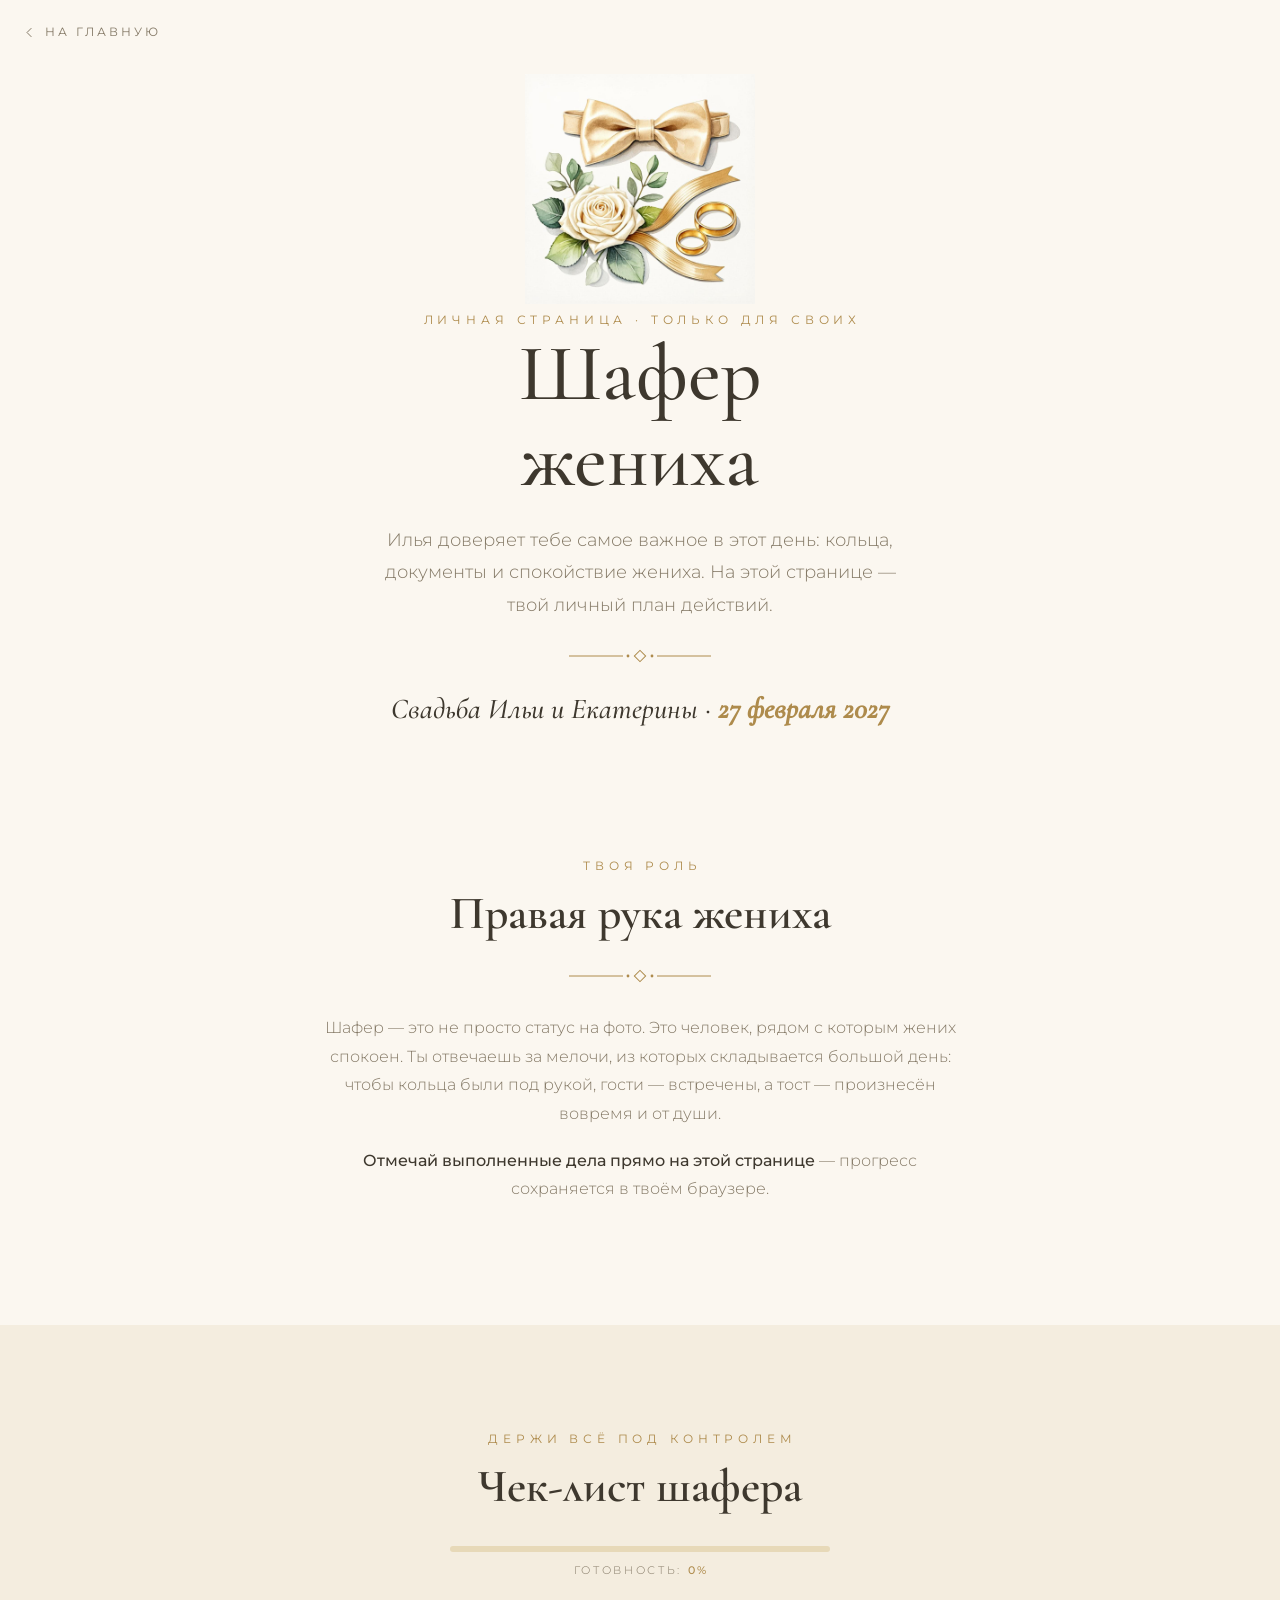
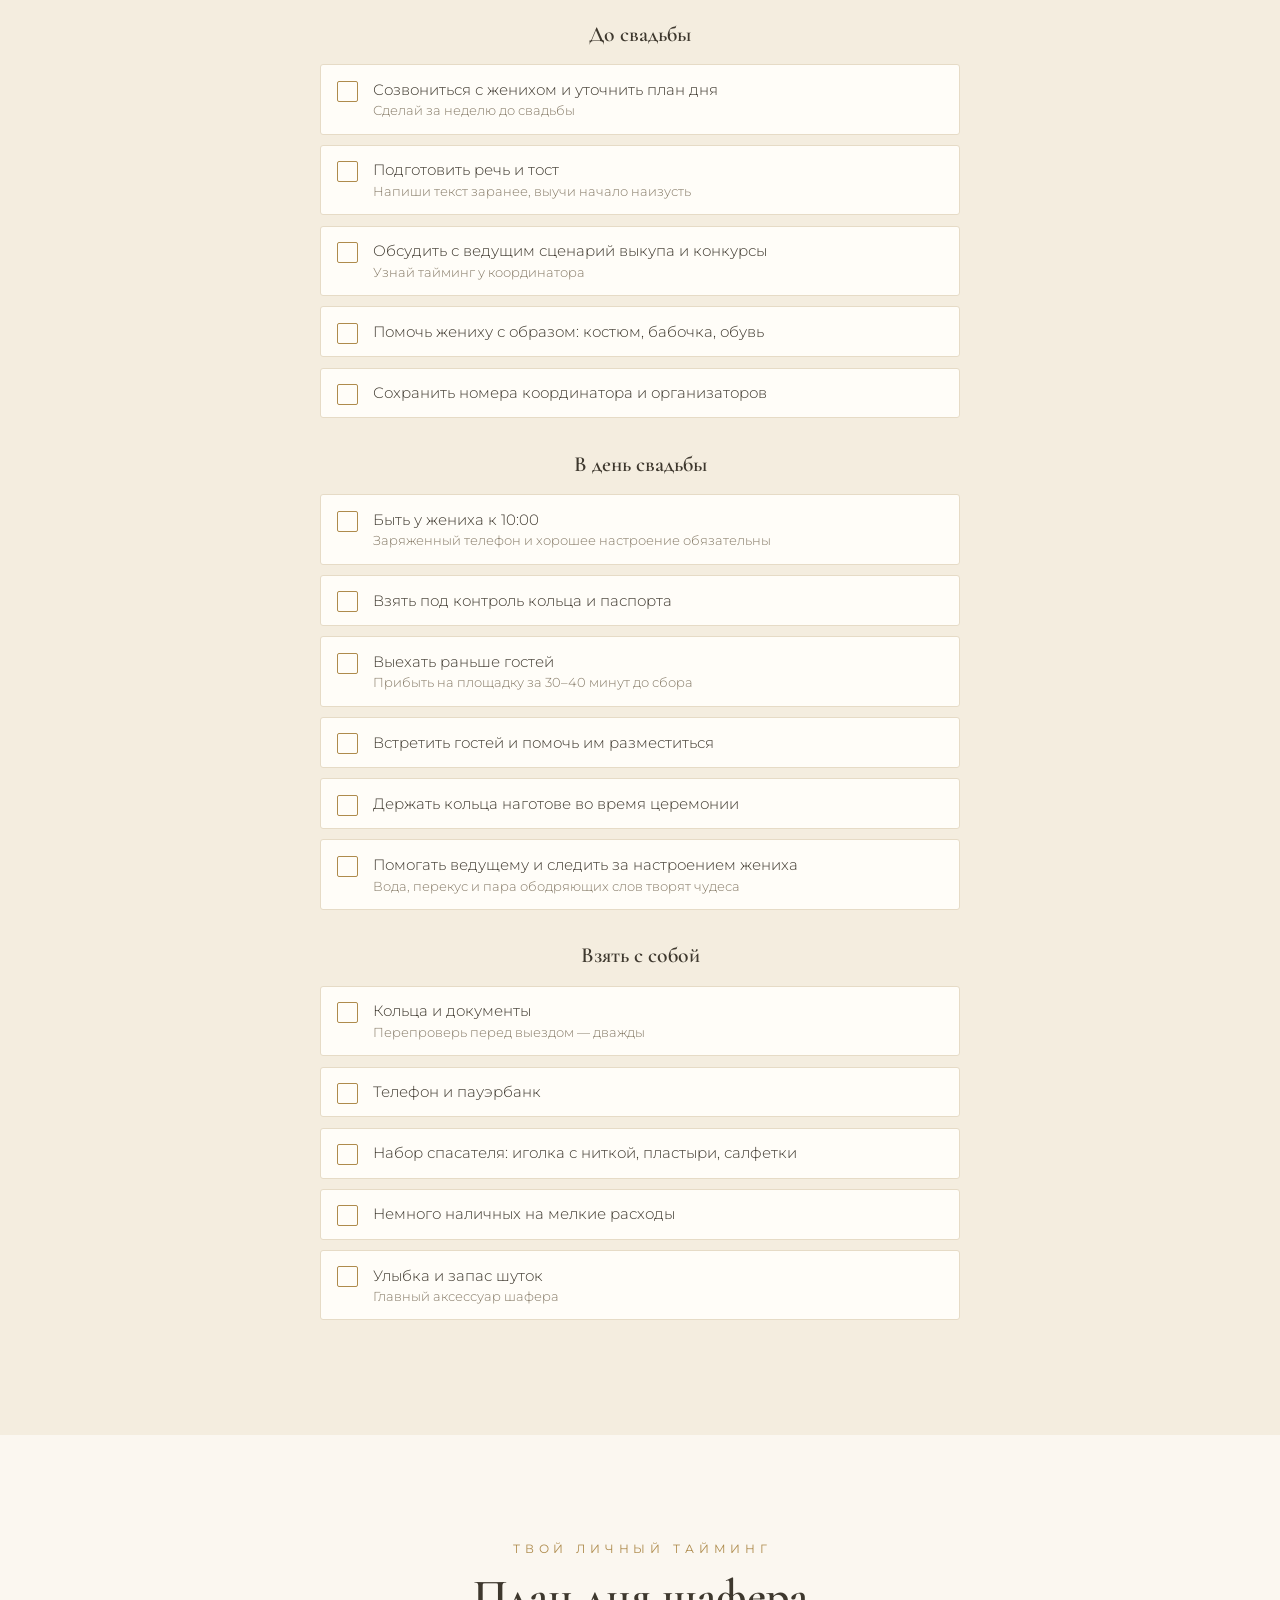
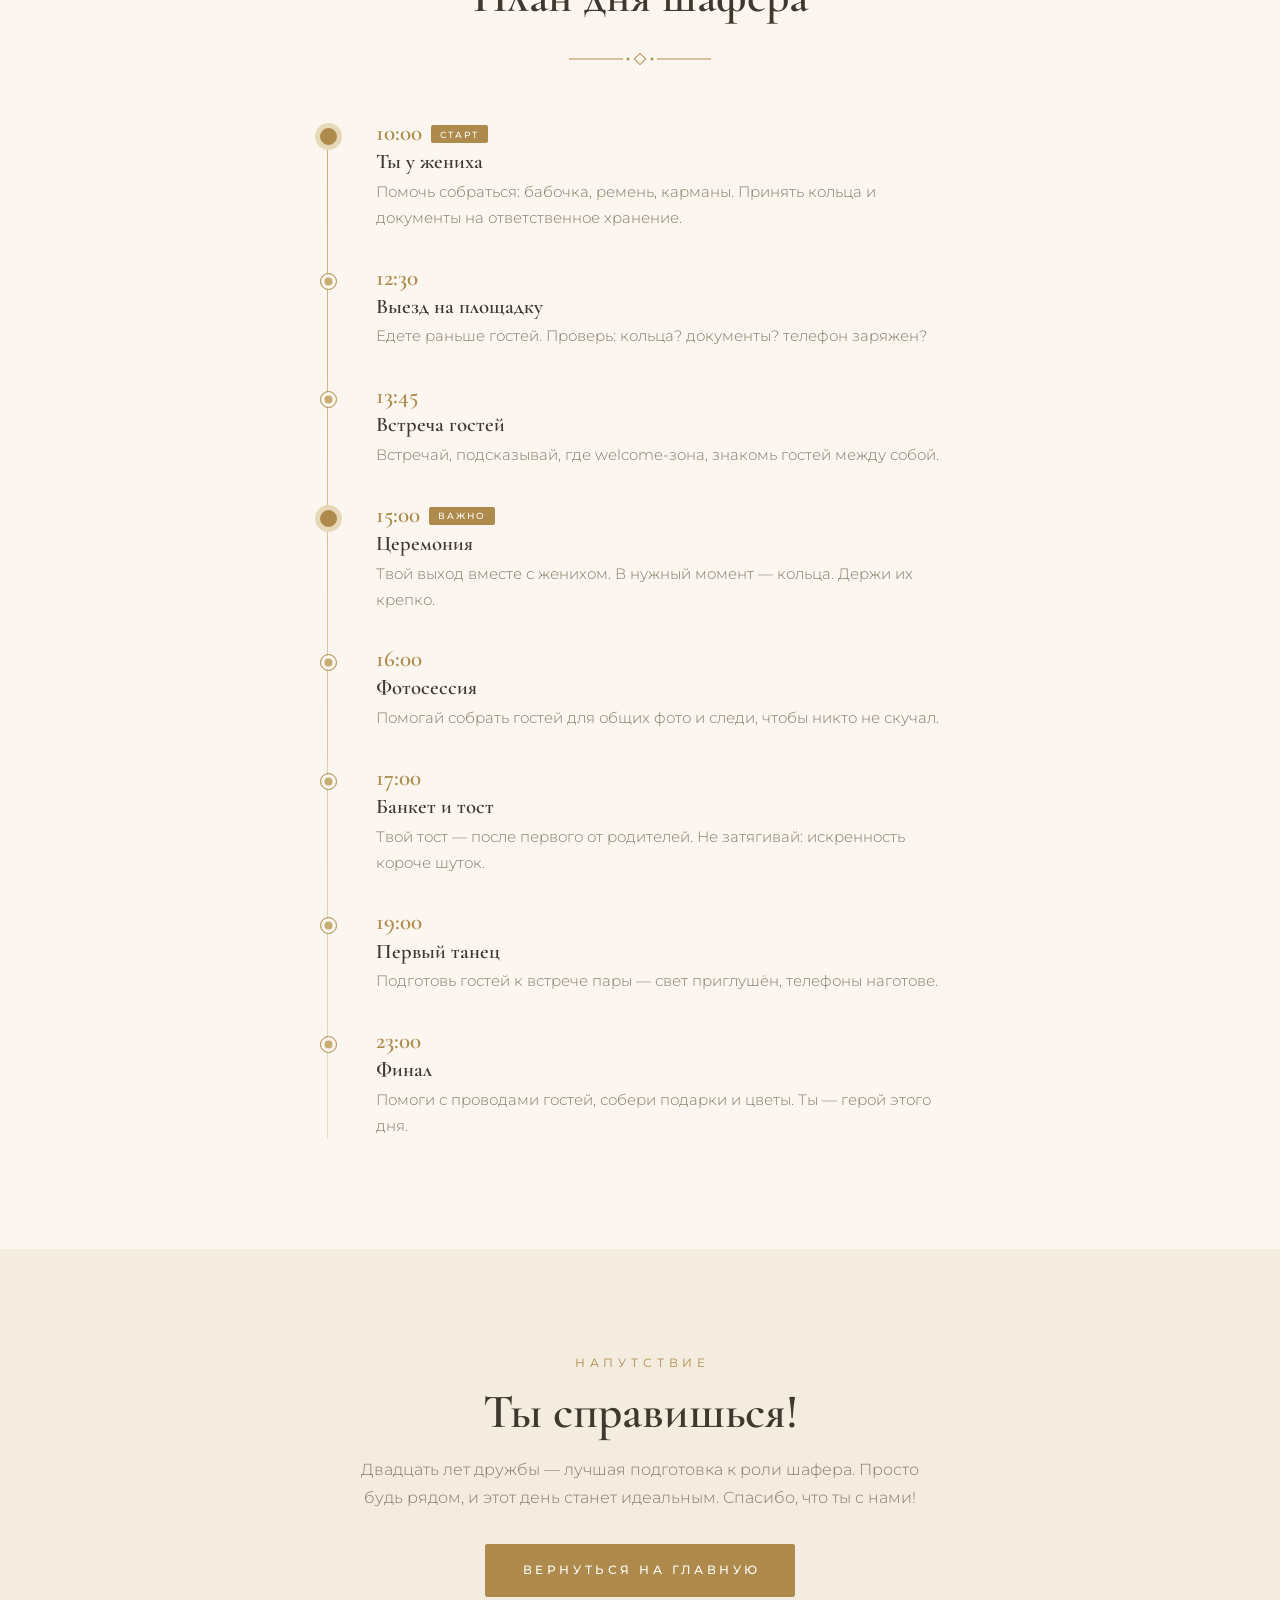
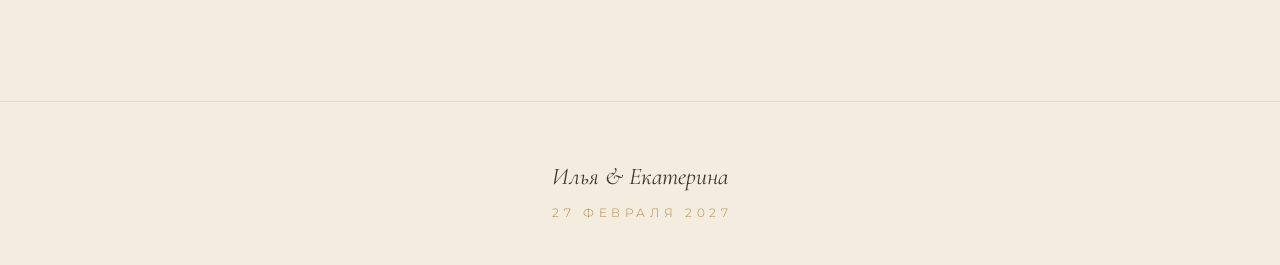
==== shafer.html @ f5ca376b "New" ====
<!DOCTYPE html>
<html lang="ru">
<head>
  <meta charset="UTF-8">
  <meta name="viewport" content="width=device-width, initial-scale=1.0">
  <title>Страница шафера · Илья &amp; Екатерина — 27 февраля 2027</title>
  <meta name="description" content="Личная страница шафера жениха: чек-лист дел и план дня свадьбы Ильи и Екатерины — 27 февраля 2027.">
  <meta name="robots" content="noindex">
  <link rel="icon" type="image/svg+xml" href="favicon.svg">
  <link rel="stylesheet" href="css/fonts.css">
  <link rel="stylesheet" href="css/style.css">
</head>
<body>

  <a class="back-link" href="index.html">
    <svg viewBox="0 0 24 24" fill="none" stroke="currentColor" stroke-width="1.6"><path d="M15 5l-7 7 7 7"/></svg>
    На главную
  </a>

  <!-- ==================== ГЛАВНЫЙ ЭКРАН ==================== -->
  <header class="hero hero--groomsman">
    <div class="hero__inner">
      <img class="hero__emblem" src="assets/img/boutonniere.png" alt="Бабочка, бутоньерка и обручальные кольца — акварельная иллюстрация">
      <span class="overline">Личная страница · только для своих</span>
      <h1 class="hero__names" style="font-size: clamp(2.6rem, 9vw, 5rem);">Шафер<br>жениха</h1>
      <p class="hero__sub">Илья доверяет тебе самое важное в этот день: кольца, документы и спокойствие жениха. На этой странице — твой личный план действий.</p>

      <div class="orn" aria-hidden="true">
        <svg viewBox="0 0 150 26" fill="none" xmlns="http://www.w3.org/2000/svg">
          <path d="M4 13h54M92 13h54" stroke="currentColor" stroke-width="1"/>
          <rect x="71" y="9" width="8" height="8" transform="rotate(45 75 13)" stroke="currentColor" stroke-width="1"/>
          <circle cx="63" cy="13" r="1.4" fill="currentColor"/>
          <circle cx="87" cy="13" r="1.4" fill="currentColor"/>
        </svg>
      </div>
      <p class="hero__date" style="margin-top:.9rem;">Свадьба Ильи и Екатерины · <b>27 февраля 2027</b></p>
    </div>
  </header>

  <main>
    <!-- ==================== РОЛЬ ==================== -->
    <section class="section" style="padding-top: clamp(2.5rem, 6vw, 4rem);">
      <div class="container container--narrow">
        <div class="invite__text reveal">
          <span class="overline">Твоя роль</span>
          <h2 class="section-title" style="margin-top:.7rem;">Правая рука жениха</h2>
          <div class="orn" aria-hidden="true">
            <svg viewBox="0 0 150 26" fill="none" xmlns="http://www.w3.org/2000/svg">
              <path d="M4 13h54M92 13h54" stroke="currentColor" stroke-width="1"/>
              <rect x="71" y="9" width="8" height="8" transform="rotate(45 75 13)" stroke="currentColor" stroke-width="1"/>
              <circle cx="63" cy="13" r="1.4" fill="currentColor"/>
              <circle cx="87" cy="13" r="1.4" fill="currentColor"/>
            </svg>
          </div>
          <p style="margin-top:1.5rem;">Шафер — это не просто статус на фото. Это человек, рядом с которым жених спокоен. Ты отвечаешь за мелочи, из которых складывается большой день: чтобы кольца были под рукой, гости — встречены, а тост — произнесён вовремя и от души.</p>
          <p><strong>Отмечай выполненные дела прямо на этой странице</strong> — прогресс сохраняется в твоём браузере.</p>
        </div>
      </div>
    </section>

    <!-- ==================== ЧЕК-ЛИСТ ==================== -->
    <section class="section section--soft" id="checklist">
      <div class="container">
        <span class="overline reveal">Держи всё под контролем</span>
        <h2 class="section-title reveal" style="margin-top:.7rem;">Чек-лист шафера</h2>

        <div class="progress reveal">
          <div class="progress__bar"><div class="progress__fill" id="progress-fill"></div></div>
          <div class="progress__label">Готовность: <b id="progress-value">0%</b></div>
        </div>

        <div class="checklist reveal">
          <div class="checklist__group">
            <h3>До свадьбы</h3>
            <label class="check">
              <input type="checkbox" data-key="pre-1">
              <span class="check__box"></span>
              <span class="check__text">Созвониться с женихом и уточнить план дня<small>Сделай за неделю до свадьбы</small></span>
            </label>
            <label class="check">
              <input type="checkbox" data-key="pre-2">
              <span class="check__box"></span>
              <span class="check__text">Подготовить речь и тост<small>Напиши текст заранее, выучи начало наизусть</small></span>
            </label>
            <label class="check">
              <input type="checkbox" data-key="pre-3">
              <span class="check__box"></span>
              <span class="check__text">Обсудить с ведущим сценарий выкупа и конкурсы<small>Узнай тайминг у координатора</small></span>
            </label>
            <label class="check">
              <input type="checkbox" data-key="pre-4">
              <span class="check__box"></span>
              <span class="check__text">Помочь жениху с образом: костюм, бабочка, обувь</span>
            </label>
            <label class="check">
              <input type="checkbox" data-key="pre-5">
              <span class="check__box"></span>
              <span class="check__text">Сохранить номера координатора и организаторов</span>
            </label>
          </div>

          <div class="checklist__group">
            <h3>В день свадьбы</h3>
            <label class="check">
              <input type="checkbox" data-key="day-1">
              <span class="check__box"></span>
              <span class="check__text">Быть у жениха к 10:00<small>Заряженный телефон и хорошее настроение обязательны</small></span>
            </label>
            <label class="check">
              <input type="checkbox" data-key="day-2">
              <span class="check__box"></span>
              <span class="check__text">Взять под контроль кольца и паспорта</span>
            </label>
            <label class="check">
              <input type="checkbox" data-key="day-3">
              <span class="check__box"></span>
              <span class="check__text">Выехать раньше гостей<small>Прибыть на площадку за 30–40 минут до сбора</small></span>
            </label>
            <label class="check">
              <input type="checkbox" data-key="day-4">
              <span class="check__box"></span>
              <span class="check__text">Встретить гостей и помочь им разместиться</span>
            </label>
            <label class="check">
              <input type="checkbox" data-key="day-5">
              <span class="check__box"></span>
              <span class="check__text">Держать кольца наготове во время церемонии</span>
            </label>
            <label class="check">
              <input type="checkbox" data-key="day-6">
              <span class="check__box"></span>
              <span class="check__text">Помогать ведущему и следить за настроением жениха<small>Вода, перекус и пара ободряющих слов творят чудеса</small></span>
            </label>
          </div>

          <div class="checklist__group">
            <h3>Взять с собой</h3>
            <label class="check">
              <input type="checkbox" data-key="pack-1">
              <span class="check__box"></span>
              <span class="check__text">Кольца и документы<small>Перепроверь перед выездом — дважды</small></span>
            </label>
            <label class="check">
              <input type="checkbox" data-key="pack-2">
              <span class="check__box"></span>
              <span class="check__text">Телефон и пауэрбанк</span>
            </label>
            <label class="check">
              <input type="checkbox" data-key="pack-3">
              <span class="check__box"></span>
              <span class="check__text">Набор спасателя: иголка с ниткой, пластыри, салфетки</span>
            </label>
            <label class="check">
              <input type="checkbox" data-key="pack-4">
              <span class="check__box"></span>
              <span class="check__text">Немного наличных на мелкие расходы</span>
            </label>
            <label class="check">
              <input type="checkbox" data-key="pack-5">
              <span class="check__box"></span>
              <span class="check__text">Улыбка и запас шуток<small>Главный аксессуар шафера</small></span>
            </label>
          </div>
        </div>
      </div>
    </section>

    <!-- ==================== ПЛАН ДНЯ ШАФЕРА ==================== -->
    <section class="section">
      <div class="container">
        <span class="overline reveal">Твой личный тайминг</span>
        <h2 class="section-title reveal" style="margin-top:.7rem;">План дня шафера</h2>
        <div class="orn reveal" aria-hidden="true">
          <svg viewBox="0 0 150 26" fill="none" xmlns="http://www.w3.org/2000/svg">
            <path d="M4 13h54M92 13h54" stroke="currentColor" stroke-width="1"/>
            <rect x="71" y="9" width="8" height="8" transform="rotate(45 75 13)" stroke="currentColor" stroke-width="1"/>
            <circle cx="63" cy="13" r="1.4" fill="currentColor"/>
            <circle cx="87" cy="13" r="1.4" fill="currentColor"/>
          </svg>
        </div>

        <!-- ЗАМЕНИТЕ: время пунктов плана при необходимости -->
        <div class="timeline">
          <div class="tl-item tl-item--you reveal">
            <div class="tl-item__time">10:00<span class="tl-badge">Старт</span></div>
            <h3>Ты у жениха</h3>
            <p>Помочь собраться: бабочка, ремень, карманы. Принять кольца и документы на ответственное хранение.</p>
          </div>
          <div class="tl-item reveal">
            <div class="tl-item__time">12:30</div>
            <h3>Выезд на площадку</h3>
            <p>Едете раньше гостей. Проверь: кольца? документы? телефон заряжен?</p>
          </div>
          <div class="tl-item reveal">
            <div class="tl-item__time">13:45</div>
            <h3>Встреча гостей</h3>
            <p>Встречай, подсказывай, где welcome-зона, знакомь гостей между собой.</p>
          </div>
          <div class="tl-item tl-item--you reveal">
            <div class="tl-item__time">15:00<span class="tl-badge">Важно</span></div>
            <h3>Церемония</h3>
            <p>Твой выход вместе с женихом. В нужный момент — кольца. Держи их крепко.</p>
          </div>
          <div class="tl-item reveal">
            <div class="tl-item__time">16:00</div>
            <h3>Фотосессия</h3>
            <p>Помогай собрать гостей для общих фото и следи, чтобы никто не скучал.</p>
          </div>
          <div class="tl-item reveal">
            <div class="tl-item__time">17:00</div>
            <h3>Банкет и тост</h3>
            <p>Твой тост — после первого от родителей. Не затягивай: искренность короче шуток.</p>
          </div>
          <div class="tl-item reveal">
            <div class="tl-item__time">19:00</div>
            <h3>Первый танец</h3>
            <p>Подготовь гостей к встрече пары — свет приглушён, телефоны наготове.</p>
          </div>
          <div class="tl-item reveal">
            <div class="tl-item__time">23:00</div>
            <h3>Финал</h3>
            <p>Помоги с проводами гостей, собери подарки и цветы. Ты — герой этого дня.</p>
          </div>
        </div>
      </div>
    </section>

    <!-- ==================== ФИНАЛ ==================== -->
    <section class="section section--soft finale">
      <div class="container container--narrow">
        <span class="overline reveal">Напутствие</span>
        <h2 class="section-title finale__title reveal" style="margin-top:.7rem;">Ты справишься!</h2>
        <p class="reveal">Двадцать лет дружбы — лучшая подготовка к роли шафера. Просто будь рядом, и этот день станет идеальным. Спасибо, что ты с нами!</p>
        <a class="btn btn--gold reveal" href="index.html">Вернуться на главную</a>
      </div>
    </section>
  </main>

  <footer class="footer">
    <div class="footer__names">Илья &amp; Екатерина</div>
    <div class="footer__date">27 февраля 2027</div>
  </footer>

  <script src="js/main.js"></script>
</body>
</html>
---- css/fonts.css ----
/* cyrillic-ext */
@font-face {
  font-family: 'Cormorant Garamond';
  font-style: italic;
  font-weight: 400;
  font-display: swap;
  src: url(../assets/fonts/CormorantGaramond-400-italic-cyrillic-ext.woff2) format('woff2');
  unicode-range: U+0460-052F, U+1C80-1C8A, U+20B4, U+2DE0-2DFF, U+A640-A69F, U+FE2E-FE2F;
}
/* cyrillic */
@font-face {
  font-family: 'Cormorant Garamond';
  font-style: italic;
  font-weight: 400;
  font-display: swap;
  src: url(../assets/fonts/CormorantGaramond-400-italic-cyrillic.woff2) format('woff2');
  unicode-range: U+0301, U+0400-045F, U+0490-0491, U+04B0-04B1, U+2116;
}
/* latin */
@font-face {
  font-family: 'Cormorant Garamond';
  font-style: italic;
  font-weight: 400;
  font-display: swap;
  src: url(../assets/fonts/CormorantGaramond-400-italic-latin.woff2) format('woff2');
  unicode-range: U+0000-00FF, U+0131, U+0152-0153, U+02BB-02BC, U+02C6, U+02DA, U+02DC, U+0304, U+0308, U+0329, U+2000-206F, U+20AC, U+2122, U+2191, U+2193, U+2212, U+2215, U+FEFF, U+FFFD;
}
/* cyrillic-ext */
@font-face {
  font-family: 'Cormorant Garamond';
  font-style: italic;
  font-weight: 500;
  font-display: swap;
  src: url(../assets/fonts/CormorantGaramond-500-italic-cyrillic-ext.woff2) format('woff2');
  unicode-range: U+0460-052F, U+1C80-1C8A, U+20B4, U+2DE0-2DFF, U+A640-A69F, U+FE2E-FE2F;
}
/* cyrillic */
@font-face {
  font-family: 'Cormorant Garamond';
  font-style: italic;
  font-weight: 500;
  font-display: swap;
  src: url(../assets/fonts/CormorantGaramond-500-italic-cyrillic.woff2) format('woff2');
  unicode-range: U+0301, U+0400-045F, U+0490-0491, U+04B0-04B1, U+2116;
}
/* latin */
@font-face {
  font-family: 'Cormorant Garamond';
  font-style: italic;
  font-weight: 500;
  font-display: swap;
  src: url(../assets/fonts/CormorantGaramond-500-italic-latin.woff2) format('woff2');
  unicode-range: U+0000-00FF, U+0131, U+0152-0153, U+02BB-02BC, U+02C6, U+02DA, U+02DC, U+0304, U+0308, U+0329, U+2000-206F, U+20AC, U+2122, U+2191, U+2193, U+2212, U+2215, U+FEFF, U+FFFD;
}
/* cyrillic-ext */
@font-face {
  font-family: 'Cormorant Garamond';
  font-style: normal;
  font-weight: 400;
  font-display: swap;
  src: url(../assets/fonts/CormorantGaramond-400-normal-cyrillic-ext.woff2) format('woff2');
  unicode-range: U+0460-052F, U+1C80-1C8A, U+20B4, U+2DE0-2DFF, U+A640-A69F, U+FE2E-FE2F;
}
/* cyrillic */
@font-face {
  font-family: 'Cormorant Garamond';
  font-style: normal;
  font-weight: 400;
  font-display: swap;
  src: url(../assets/fonts/CormorantGaramond-400-normal-cyrillic.woff2) format('woff2');
  unicode-range: U+0301, U+0400-045F, U+0490-0491, U+04B0-04B1, U+2116;
}
/* latin */
@font-face {
  font-family: 'Cormorant Garamond';
  font-style: normal;
  font-weight: 400;
  font-display: swap;
  src: url(../assets/fonts/CormorantGaramond-400-normal-latin.woff2) format('woff2');
  unicode-range: U+0000-00FF, U+0131, U+0152-0153, U+02BB-02BC, U+02C6, U+02DA, U+02DC, U+0304, U+0308, U+0329, U+2000-206F, U+20AC, U+2122, U+2191, U+2193, U+2212, U+2215, U+FEFF, U+FFFD;
}
/* cyrillic-ext */
@font-face {
  font-family: 'Cormorant Garamond';
  font-style: normal;
  font-weight: 500;
  font-display: swap;
  src: url(../assets/fonts/CormorantGaramond-500-normal-cyrillic-ext.woff2) format('woff2');
  unicode-range: U+0460-052F, U+1C80-1C8A, U+20B4, U+2DE0-2DFF, U+A640-A69F, U+FE2E-FE2F;
}
/* cyrillic */
@font-face {
  font-family: 'Cormorant Garamond';
  font-style: normal;
  font-weight: 500;
  font-display: swap;
  src: url(../assets/fonts/CormorantGaramond-500-normal-cyrillic.woff2) format('woff2');
  unicode-range: U+0301, U+0400-045F, U+0490-0491, U+04B0-04B1, U+2116;
}
/* latin */
@font-face {
  font-family: 'Cormorant Garamond';
  font-style: normal;
  font-weight: 500;
  font-display: swap;
  src: url(../assets/fonts/CormorantGaramond-500-normal-latin.woff2) format('woff2');
  unicode-range: U+0000-00FF, U+0131, U+0152-0153, U+02BB-02BC, U+02C6, U+02DA, U+02DC, U+0304, U+0308, U+0329, U+2000-206F, U+20AC, U+2122, U+2191, U+2193, U+2212, U+2215, U+FEFF, U+FFFD;
}
/* cyrillic-ext */
@font-face {
  font-family: 'Cormorant Garamond';
  font-style: normal;
  font-weight: 600;
  font-display: swap;
  src: url(../assets/fonts/CormorantGaramond-600-normal-cyrillic-ext.woff2) format('woff2');
  unicode-range: U+0460-052F, U+1C80-1C8A, U+20B4, U+2DE0-2DFF, U+A640-A69F, U+FE2E-FE2F;
}
/* cyrillic */
@font-face {
  font-family: 'Cormorant Garamond';
  font-style: normal;
  font-weight: 600;
  font-display: swap;
  src: url(../assets/fonts/CormorantGaramond-600-normal-cyrillic.woff2) format('woff2');
  unicode-range: U+0301, U+0400-045F, U+0490-0491, U+04B0-04B1, U+2116;
}
/* latin */
@font-face {
  font-family: 'Cormorant Garamond';
  font-style: normal;
  font-weight: 600;
  font-display: swap;
  src: url(../assets/fonts/CormorantGaramond-600-normal-latin.woff2) format('woff2');
  unicode-range: U+0000-00FF, U+0131, U+0152-0153, U+02BB-02BC, U+02C6, U+02DA, U+02DC, U+0304, U+0308, U+0329, U+2000-206F, U+20AC, U+2122, U+2191, U+2193, U+2212, U+2215, U+FEFF, U+FFFD;
}
/* cyrillic-ext */
@font-face {
  font-family: 'Cormorant Garamond';
  font-style: normal;
  font-weight: 700;
  font-display: swap;
  src: url(../assets/fonts/CormorantGaramond-700-normal-cyrillic-ext.woff2) format('woff2');
  unicode-range: U+0460-052F, U+1C80-1C8A, U+20B4, U+2DE0-2DFF, U+A640-A69F, U+FE2E-FE2F;
}
/* cyrillic */
@font-face {
  font-family: 'Cormorant Garamond';
  font-style: normal;
  font-weight: 700;
  font-display: swap;
  src: url(../assets/fonts/CormorantGaramond-700-normal-cyrillic.woff2) format('woff2');
  unicode-range: U+0301, U+0400-045F, U+0490-0491, U+04B0-04B1, U+2116;
}
/* latin */
@font-face {
  font-family: 'Cormorant Garamond';
  font-style: normal;
  font-weight: 700;
  font-display: swap;
  src: url(../assets/fonts/CormorantGaramond-700-normal-latin.woff2) format('woff2');
  unicode-range: U+0000-00FF, U+0131, U+0152-0153, U+02BB-02BC, U+02C6, U+02DA, U+02DC, U+0304, U+0308, U+0329, U+2000-206F, U+20AC, U+2122, U+2191, U+2193, U+2212, U+2215, U+FEFF, U+FFFD;
}
/* cyrillic-ext */
@font-face {
  font-family: 'Montserrat';
  font-style: italic;
  font-weight: 400;
  font-display: swap;
  src: url(../assets/fonts/Montserrat-400-italic-cyrillic-ext.woff2) format('woff2');
  unicode-range: U+0460-052F, U+1C80-1C8A, U+20B4, U+2DE0-2DFF, U+A640-A69F, U+FE2E-FE2F;
}
/* cyrillic */
@font-face {
  font-family: 'Montserrat';
  font-style: italic;
  font-weight: 400;
  font-display: swap;
  src: url(../assets/fonts/Montserrat-400-italic-cyrillic.woff2) format('woff2');
  unicode-range: U+0301, U+0400-045F, U+0490-0491, U+04B0-04B1, U+2116;
}
/* latin */
@font-face {
  font-family: 'Montserrat';
  font-style: italic;
  font-weight: 400;
  font-display: swap;
  src: url(../assets/fonts/Montserrat-400-italic-latin.woff2) format('woff2');
  unicode-range: U+0000-00FF, U+0131, U+0152-0153, U+02BB-02BC, U+02C6, U+02DA, U+02DC, U+0304, U+0308, U+0329, U+2000-206F, U+20AC, U+2122, U+2191, U+2193, U+2212, U+2215, U+FEFF, U+FFFD;
}
/* cyrillic-ext */
@font-face {
  font-family: 'Montserrat';
  font-style: normal;
  font-weight: 300;
  font-display: swap;
  src: url(../assets/fonts/Montserrat-300-normal-cyrillic-ext.woff2) format('woff2');
  unicode-range: U+0460-052F, U+1C80-1C8A, U+20B4, U+2DE0-2DFF, U+A640-A69F, U+FE2E-FE2F;
}
/* cyrillic */
@font-face {
  font-family: 'Montserrat';
  font-style: normal;
  font-weight: 300;
  font-display: swap;
  src: url(../assets/fonts/Montserrat-300-normal-cyrillic.woff2) format('woff2');
  unicode-range: U+0301, U+0400-045F, U+0490-0491, U+04B0-04B1, U+2116;
}
/* latin */
@font-face {
  font-family: 'Montserrat';
  font-style: normal;
  font-weight: 300;
  font-display: swap;
  src: url(../assets/fonts/Montserrat-300-normal-latin.woff2) format('woff2');
  unicode-range: U+0000-00FF, U+0131, U+0152-0153, U+02BB-02BC, U+02C6, U+02DA, U+02DC, U+0304, U+0308, U+0329, U+2000-206F, U+20AC, U+2122, U+2191, U+2193, U+2212, U+2215, U+FEFF, U+FFFD;
}
/* cyrillic-ext */
@font-face {
  font-family: 'Montserrat';
  font-style: normal;
  font-weight: 400;
  font-display: swap;
  src: url(../assets/fonts/Montserrat-400-normal-cyrillic-ext.woff2) format('woff2');
  unicode-range: U+0460-052F, U+1C80-1C8A, U+20B4, U+2DE0-2DFF, U+A640-A69F, U+FE2E-FE2F;
}
/* cyrillic */
@font-face {
  font-family: 'Montserrat';
  font-style: normal;
  font-weight: 400;
  font-display: swap;
  src: url(../assets/fonts/Montserrat-400-normal-cyrillic.woff2) format('woff2');
  unicode-range: U+0301, U+0400-045F, U+0490-0491, U+04B0-04B1, U+2116;
}
/* latin */
@font-face {
  font-family: 'Montserrat';
  font-style: normal;
  font-weight: 400;
  font-display: swap;
  src: url(../assets/fonts/Montserrat-400-normal-latin.woff2) format('woff2');
  unicode-range: U+0000-00FF, U+0131, U+0152-0153, U+02BB-02BC, U+02C6, U+02DA, U+02DC, U+0304, U+0308, U+0329, U+2000-206F, U+20AC, U+2122, U+2191, U+2193, U+2212, U+2215, U+FEFF, U+FFFD;
}
/* cyrillic-ext */
@font-face {
  font-family: 'Montserrat';
  font-style: normal;
  font-weight: 500;
  font-display: swap;
  src: url(../assets/fonts/Montserrat-500-normal-cyrillic-ext.woff2) format('woff2');
  unicode-range: U+0460-052F, U+1C80-1C8A, U+20B4, U+2DE0-2DFF, U+A640-A69F, U+FE2E-FE2F;
}
/* cyrillic */
@font-face {
  font-family: 'Montserrat';
  font-style: normal;
  font-weight: 500;
  font-display: swap;
  src: url(../assets/fonts/Montserrat-500-normal-cyrillic.woff2) format('woff2');
  unicode-range: U+0301, U+0400-045F, U+0490-0491, U+04B0-04B1, U+2116;
}
/* latin */
@font-face {
  font-family: 'Montserrat';
  font-style: normal;
  font-weight: 500;
  font-display: swap;
  src: url(../assets/fonts/Montserrat-500-normal-latin.woff2) format('woff2');
  unicode-range: U+0000-00FF, U+0131, U+0152-0153, U+02BB-02BC, U+02C6, U+02DA, U+02DC, U+0304, U+0308, U+0329, U+2000-206F, U+20AC, U+2122, U+2191, U+2193, U+2212, U+2215, U+FEFF, U+FFFD;
}
/* cyrillic-ext */
@font-face {
  font-family: 'Montserrat';
  font-style: normal;
  font-weight: 600;
  font-display: swap;
  src: url(../assets/fonts/Montserrat-600-normal-cyrillic-ext.woff2) format('woff2');
  unicode-range: U+0460-052F, U+1C80-1C8A, U+20B4, U+2DE0-2DFF, U+A640-A69F, U+FE2E-FE2F;
}
/* cyrillic */
@font-face {
  font-family: 'Montserrat';
  font-style: normal;
  font-weight: 600;
  font-display: swap;
  src: url(../assets/fonts/Montserrat-600-normal-cyrillic.woff2) format('woff2');
  unicode-range: U+0301, U+0400-045F, U+0490-0491, U+04B0-04B1, U+2116;
}
/* latin */
@font-face {
  font-family: 'Montserrat';
  font-style: normal;
  font-weight: 600;
  font-display: swap;
  src: url(../assets/fonts/Montserrat-600-normal-latin.woff2) format('woff2');
  unicode-range: U+0000-00FF, U+0131, U+0152-0153, U+02BB-02BC, U+02C6, U+02DA, U+02DC, U+0304, U+0308, U+0329, U+2000-206F, U+20AC, U+2122, U+2191, U+2193, U+2212, U+2215, U+FEFF, U+FFFD;
}
---- css/style.css ----
/* ============================================================
   Свадьба Ильи и Екатерины — 27 февраля 2027
   Классический стиль: кремовый фон, золотые акценты, засечки
   ============================================================ */

:root {
  --bg: #FBF7F0;
  --bg-soft: #F4EDDF;
  --card: #FFFDF8;
  --ink: #3E382E;
  --ink-soft: #857A67;
  --gold: #AE8B4C;
  --gold-soft: #C9AC72;
  --gold-pale: #E7D9B8;
  --line: #E6DBC6;
  --green: #8A9678;

  --serif: 'Cormorant Garamond', 'Times New Roman', Georgia, serif;
  --sans: 'Montserrat', Arial, sans-serif;
}

* { margin: 0; padding: 0; box-sizing: border-box; }

html { scroll-behavior: smooth; }

body {
  font-family: var(--sans);
  font-weight: 300;
  color: var(--ink);
  background: var(--bg);
  line-height: 1.75;
  -webkit-font-smoothing: antialiased;
  overflow-x: hidden;
}

img { max-width: 100%; display: block; }

a { color: var(--gold); text-decoration: none; transition: color .25s; }
a:hover { color: var(--ink); }

.container { width: min(920px, 88%); margin: 0 auto; }
.container--narrow { width: min(680px, 88%); }

/* ---------- Типографика ---------- */

h1, h2, h3 { font-family: var(--serif); font-weight: 600; line-height: 1.15; }

.section-title {
  font-size: clamp(2rem, 5vw, 2.9rem);
  text-align: center;
  color: var(--ink);
}

.overline {
  display: block;
  font-size: .72rem;
  font-weight: 400;
  letter-spacing: .42em;
  text-transform: uppercase;
  color: var(--gold);
  text-align: center;
  text-indent: .42em; /* компенсация трекинга */
}

.lead {
  font-size: clamp(1.05rem, 2.2vw, 1.2rem);
  color: var(--ink-soft);
  text-align: center;
}

/* Орнаментальный разделитель */
.orn { display: flex; justify-content: center; margin: 1.4rem auto 0; color: var(--gold); }
.orn svg { width: 150px; height: 26px; }

/* ---------- Анимации появления ---------- */

.reveal {
  transition: opacity .9s ease, transform .9s ease;
}
/* Прячем только при включённом JS — без JS весь контент виден сразу */
html.js .reveal { opacity: 0; transform: translateY(26px); }
html.js .reveal.is-visible { opacity: 1; transform: none; }

@media (prefers-reduced-motion: reduce) {
  html { scroll-behavior: auto; }
  html.js .reveal { opacity: 1; transform: none; transition: none; }
  * { animation: none !important; }
}

/* ============================ HERO ============================ */

.hero {
  position: relative;
  min-height: 100svh;
  display: flex;
  align-items: center;
  justify-content: center;
  text-align: center;
  overflow: hidden;
  padding: 4.5rem 1rem 3.5rem;
}

.hero__floral {
  position: absolute;
  mix-blend-mode: multiply;
  pointer-events: none;
  user-select: none;
  z-index: 0;
}
.hero__floral--tl { top: -30px; left: -30px; width: min(46vw, 430px); }
.hero__floral--br { bottom: -30px; right: -30px; width: min(50vw, 470px); transform: rotate(0deg); }

.hero__inner { position: relative; z-index: 1; }

.hero__date-top {
  font-family: var(--sans);
  font-size: .8rem;
  font-weight: 400;
  letter-spacing: .5em;
  text-indent: .5em;
  text-transform: uppercase;
  color: var(--ink-soft);
  margin-bottom: 1.6rem;
}

.hero__names {
  font-family: var(--serif);
  font-weight: 500;
  font-size: clamp(2.9rem, 11vw, 6.2rem);
  color: var(--ink);
  line-height: 1.08;
}

.hero__amp {
  font-style: italic;
  font-weight: 400;
  color: var(--gold);
  font-size: .62em;
  padding: 0 .18em;
  vertical-align: .08em;
}

.hero__date {
  font-family: var(--serif);
  font-style: italic;
  font-weight: 500;
  font-size: clamp(1.25rem, 3.4vw, 1.8rem);
  color: var(--ink);
  margin-top: 1.1rem;
}

.hero__date b { font-weight: 600; color: var(--gold); }

/* ---------- Обратный отсчёт ---------- */

.countdown { margin-top: 2.4rem; }

.countdown__grid {
  display: flex;
  justify-content: center;
  gap: clamp(.7rem, 3vw, 2.2rem);
}

.countdown__cell { min-width: 3.4rem; }

.countdown__num {
  font-family: var(--serif);
  font-weight: 600;
  font-size: clamp(2.1rem, 6.5vw, 3.4rem);
  color: var(--ink);
  font-variant-numeric: tabular-nums;
  line-height: 1;
}

.countdown__label {
  margin-top: .5rem;
  font-size: .62rem;
  font-weight: 400;
  letter-spacing: .28em;
  text-indent: .28em;
  text-transform: uppercase;
  color: var(--ink-soft);
}

.countdown__sep {
  font-family: var(--serif);
  font-size: clamp(1.6rem, 5vw, 2.6rem);
  color: var(--gold-soft);
  align-self: flex-start;
  line-height: 1;
  padding-top: .2em;
}

/* Стрелка вниз */
.hero__scroll {
  position: absolute;
  left: 50%;
  bottom: 1.6rem;
  transform: translateX(-50%);
  z-index: 1;
  color: var(--gold);
  animation: bob 2.2s ease-in-out infinite;
}
.hero__scroll svg { width: 26px; height: 26px; }

@keyframes bob {
  0%, 100% { transform: translate(-50%, 0); }
  50% { transform: translate(-50%, 9px); }
}

/* ============================ СЕКЦИИ ============================ */

.section { padding: clamp(4rem, 9vw, 6.5rem) 0; position: relative; overflow: hidden; }
.section--soft { background: var(--bg-soft); }

/* Приглашение с венком */
.invite__wreath {
  position: relative;
  width: min(300px, 62vw);
  margin: 0 auto 1.6rem;
  aspect-ratio: 1;
  mix-blend-mode: multiply;
}
.invite__monogram {
  position: absolute;
  inset: 0;
  display: flex;
  flex-direction: column;
  align-items: center;
  justify-content: center;
  gap: .1em;
}
.invite__monogram span {
  font-family: var(--serif);
  font-size: clamp(2.2rem, 8vw, 3.2rem);
  font-weight: 600;
  color: var(--ink);
  line-height: 1;
}
.invite__monogram em {
  font-family: var(--serif);
  font-style: italic;
  font-size: .95rem;
  color: var(--gold);
  letter-spacing: .18em;
  text-transform: uppercase;
}

.invite__text { text-align: center; }
.invite__text p {
  max-width: 60ch;
  margin: 0 auto 1.15rem;
  font-size: 1.02rem;
  color: var(--ink-soft);
}
.invite__text p strong { color: var(--ink); font-weight: 500; }
.invite__sign {
  margin-top: 1.8rem;
  font-family: var(--serif);
  font-style: italic;
  font-size: 1.5rem;
  color: var(--gold);
}

/* ---------- Карточки «Когда и где» ---------- */

.details__grid {
  display: grid;
  grid-template-columns: repeat(auto-fit, minmax(250px, 1fr));
  gap: 1.4rem;
  margin-top: 2.6rem;
}

.card {
  background: var(--card);
  border: 1px solid var(--line);
  border-radius: 3px;
  padding: 2.1rem 1.8rem;
  text-align: center;
  box-shadow: 0 10px 30px -18px rgba(62, 56, 46, .25);
  transition: transform .3s ease, box-shadow .3s ease;
}
.card:hover { transform: translateY(-4px); box-shadow: 0 18px 38px -18px rgba(62, 56, 46, .3); }

.card__icon { color: var(--gold); margin-bottom: .9rem; }
.card__icon svg { width: 34px; height: 34px; }

.card h3 { font-size: 1.55rem; margin-bottom: .55rem; }
.card p { font-size: .93rem; color: var(--ink-soft); }
.card p b { font-weight: 500; color: var(--ink); }

/* ---------- Программа дня (таймлайн) ---------- */

.timeline {
  position: relative;
  max-width: 640px;
  margin: 3rem auto 0;
  padding-left: 30px;
}
.timeline::before {
  content: '';
  position: absolute;
  left: 7px;
  top: 6px;
  bottom: 6px;
  width: 1px;
  background: linear-gradient(to bottom, var(--gold-soft), var(--line));
}

.tl-item { position: relative; padding: 0 0 2.1rem 1.6rem; }
.tl-item:last-child { padding-bottom: .4rem; }

.tl-item::before {
  content: '';
  position: absolute;
  left: -30px;
  top: .5rem;
  width: 15px;
  height: 15px;
  border-radius: 50%;
  background: var(--bg);
  border: 1px solid var(--gold);
  box-shadow: inset 0 0 0 3.5px var(--bg), inset 0 0 0 8px var(--gold-soft);
}

.tl-item__time {
  font-family: var(--serif);
  font-weight: 600;
  font-size: 1.45rem;
  color: var(--gold);
  line-height: 1.2;
}
.tl-item h3 { font-size: 1.3rem; margin: .15rem 0 .3rem; }
.tl-item p { font-size: .93rem; color: var(--ink-soft); }

/* ---------- Дресс-код ---------- */

.palette {
  display: flex;
  justify-content: center;
  flex-wrap: wrap;
  gap: 1rem 1.1rem;
  margin-top: 2.4rem;
}

.swatch { text-align: center; width: 92px; }

.swatch i {
  display: block;
  width: 62px;
  height: 62px;
  margin: 0 auto .6rem;
  border-radius: 50%;
  border: 3px solid #fff;
  box-shadow: 0 4px 14px -4px rgba(62, 56, 46, .35), inset 0 0 0 1px rgba(62,56,46,.08);
  transition: transform .3s ease;
}
.swatch:hover i { transform: scale(1.12); }

.swatch span {
  display: block;
  font-size: .68rem;
  letter-spacing: .12em;
  text-transform: uppercase;
  color: var(--ink-soft);
  line-height: 1.5;
}

/* ---------- Блок «для шафера» ---------- */

.groomsman-cta {
  position: relative;
  margin-top: 3rem;
  padding: 2.4rem 1.8rem;
  border: 1px solid var(--gold-soft);
  border-radius: 3px;
  background: var(--card);
  text-align: center;
  overflow: hidden;
}
.groomsman-cta::before {
  content: '';
  position: absolute;
  inset: 7px;
  border: 1px solid var(--line);
  border-radius: 2px;
  pointer-events: none;
}
.groomsman-cta h3 { font-size: 1.7rem; }
.groomsman-cta p { color: var(--ink-soft); font-size: .95rem; max-width: 46ch; margin: .5rem auto 1.4rem; }

.btn {
  display: inline-block;
  position: relative;
  z-index: 1;
  font-family: var(--sans);
  font-size: .74rem;
  font-weight: 500;
  letter-spacing: .3em;
  text-indent: .3em;
  text-transform: uppercase;
  color: var(--gold);
  border: 1px solid var(--gold);
  background: transparent;
  padding: .95rem 2.1rem;
  border-radius: 2px;
  transition: background .3s, color .3s;
}
.btn:hover { background: var(--gold); color: #fff; }
.btn--gold { background: var(--gold); color: #fff; }
.btn--gold:hover { background: var(--ink); border-color: var(--ink); }

/* ---------- Футер ---------- */

.footer {
  text-align: center;
  padding: 3.4rem 1rem 2.6rem;
  border-top: 1px solid var(--line);
  background: var(--bg-soft);
}
.footer__names { font-family: var(--serif); font-style: italic; font-size: 1.5rem; color: var(--ink); }
.footer__date { margin-top: .3rem; font-size: .72rem; letter-spacing: .4em; text-indent: .4em; text-transform: uppercase; color: var(--gold); }
.footer__note { margin-top: 1.1rem; font-size: .82rem; color: var(--ink-soft); }

/* ============================================================
   СТРАНИЦА ШАФЕРА
   ============================================================ */

.hero--groomsman { min-height: 88svh; }
.hero__emblem {
  width: min(52vw, 230px);
  margin: 0 auto .4rem;
  mix-blend-mode: multiply;
}
.hero--groomsman .hero__inner { max-width: 640px; }
.hero__sub {
  margin-top: 1.3rem;
  font-size: clamp(1rem, 2.4vw, 1.15rem);
  color: var(--ink-soft);
  max-width: 46ch;
  margin-left: auto;
  margin-right: auto;
}

.back-link {
  position: absolute;
  top: 1.4rem;
  left: 1.4rem;
  z-index: 2;
  display: inline-flex;
  align-items: center;
  gap: .5rem;
  font-size: .72rem;
  font-weight: 400;
  letter-spacing: .26em;
  text-transform: uppercase;
  color: var(--ink-soft);
}
.back-link:hover { color: var(--gold); }
.back-link svg { width: 15px; height: 15px; }

/* ---------- Чек-лист ---------- */

.progress {
  max-width: 380px;
  margin: 2rem auto 0;
  text-align: center;
}
.progress__bar {
  height: 6px;
  border-radius: 3px;
  background: var(--gold-pale);
  overflow: hidden;
}
.progress__fill {
  height: 100%;
  width: 0%;
  border-radius: 3px;
  background: linear-gradient(90deg, var(--gold-soft), var(--gold));
  transition: width .5s ease;
}
.progress__label {
  margin-top: .55rem;
  font-size: .7rem;
  letter-spacing: .24em;
  text-indent: .24em;
  text-transform: uppercase;
  color: var(--ink-soft);
}
.progress__label b { color: var(--gold); font-weight: 500; }

.checklist { max-width: 640px; margin: 2.6rem auto 0; text-align: left; }

.checklist__group { margin-bottom: 2.1rem; }
.checklist__group:last-child { margin-bottom: 0; }

.checklist__group h3 {
  font-size: 1.35rem;
  text-align: center;
  margin-bottom: 1.1rem;
  color: var(--ink);
}

.check {
  display: flex;
  align-items: flex-start;
  gap: .95rem;
  padding: .78rem 1rem;
  background: var(--card);
  border: 1px solid var(--line);
  border-radius: 3px;
  margin-bottom: .65rem;
  cursor: pointer;
  transition: border-color .25s, background .25s;
  user-select: none;
}
.check:hover { border-color: var(--gold-soft); }
.check input { position: absolute; opacity: 0; pointer-events: none; }

.check__box {
  flex: 0 0 auto;
  width: 21px;
  height: 21px;
  margin-top: .18rem;
  border: 1px solid var(--gold);
  border-radius: 2px;
  position: relative;
  transition: background .25s;
}
.check__box::after {
  content: '';
  position: absolute;
  left: 6px; top: 2px;
  width: 6px; height: 11px;
  border: solid #fff;
  border-width: 0 2px 2px 0;
  transform: rotate(45deg) scale(0);
  transition: transform .2s ease;
}

.check input:checked ~ .check__box { background: var(--gold); }
.check input:checked ~ .check__box::after { transform: rotate(45deg) scale(1); }
.check:has(input:checked) { background: #FBF4E4; border-color: var(--gold-soft); }
.check:has(input:checked) .check__text { color: var(--ink-soft); text-decoration: line-through; text-decoration-color: var(--gold-soft); }

.check__text { font-size: .95rem; line-height: 1.55; }
.check__text small { display: block; color: var(--ink-soft); font-size: .8rem; text-decoration: none; }

/* ---------- План дня шафера ---------- */

.tl-item--you::before {
  background: var(--gold);
  border-color: var(--gold);
  box-shadow: 0 0 0 5px var(--gold-pale);
}
.tl-badge {
  display: inline-block;
  margin-left: .6rem;
  font-family: var(--sans);
  font-size: .58rem;
  font-weight: 500;
  letter-spacing: .22em;
  text-transform: uppercase;
  color: #fff;
  background: var(--gold);
  border-radius: 2px;
  padding: .22rem .55rem .2rem;
  vertical-align: .25em;
}

/* ---------- Финальный блок шафера ---------- */

.finale { text-align: center; }
.finale__title { font-size: clamp(2rem, 5.4vw, 3rem); }
.finale p { color: var(--ink-soft); max-width: 52ch; margin: 1rem auto 2rem; }

/* ============================================================ */

@media (max-width: 640px) {
  .hero__floral--tl { top: -18px; left: -18px; width: 58vw; }
  .hero__floral--br { bottom: -18px; right: -18px; width: 62vw; opacity: .8; }
  .hero__scroll { display: none; }
  .card { padding: 1.7rem 1.3rem; }
  .groomsman-cta { padding: 2rem 1.2rem; }
}

@media (max-width: 380px) {
  .countdown__grid { gap: .5rem; }
  .countdown__sep { display: none; }
}
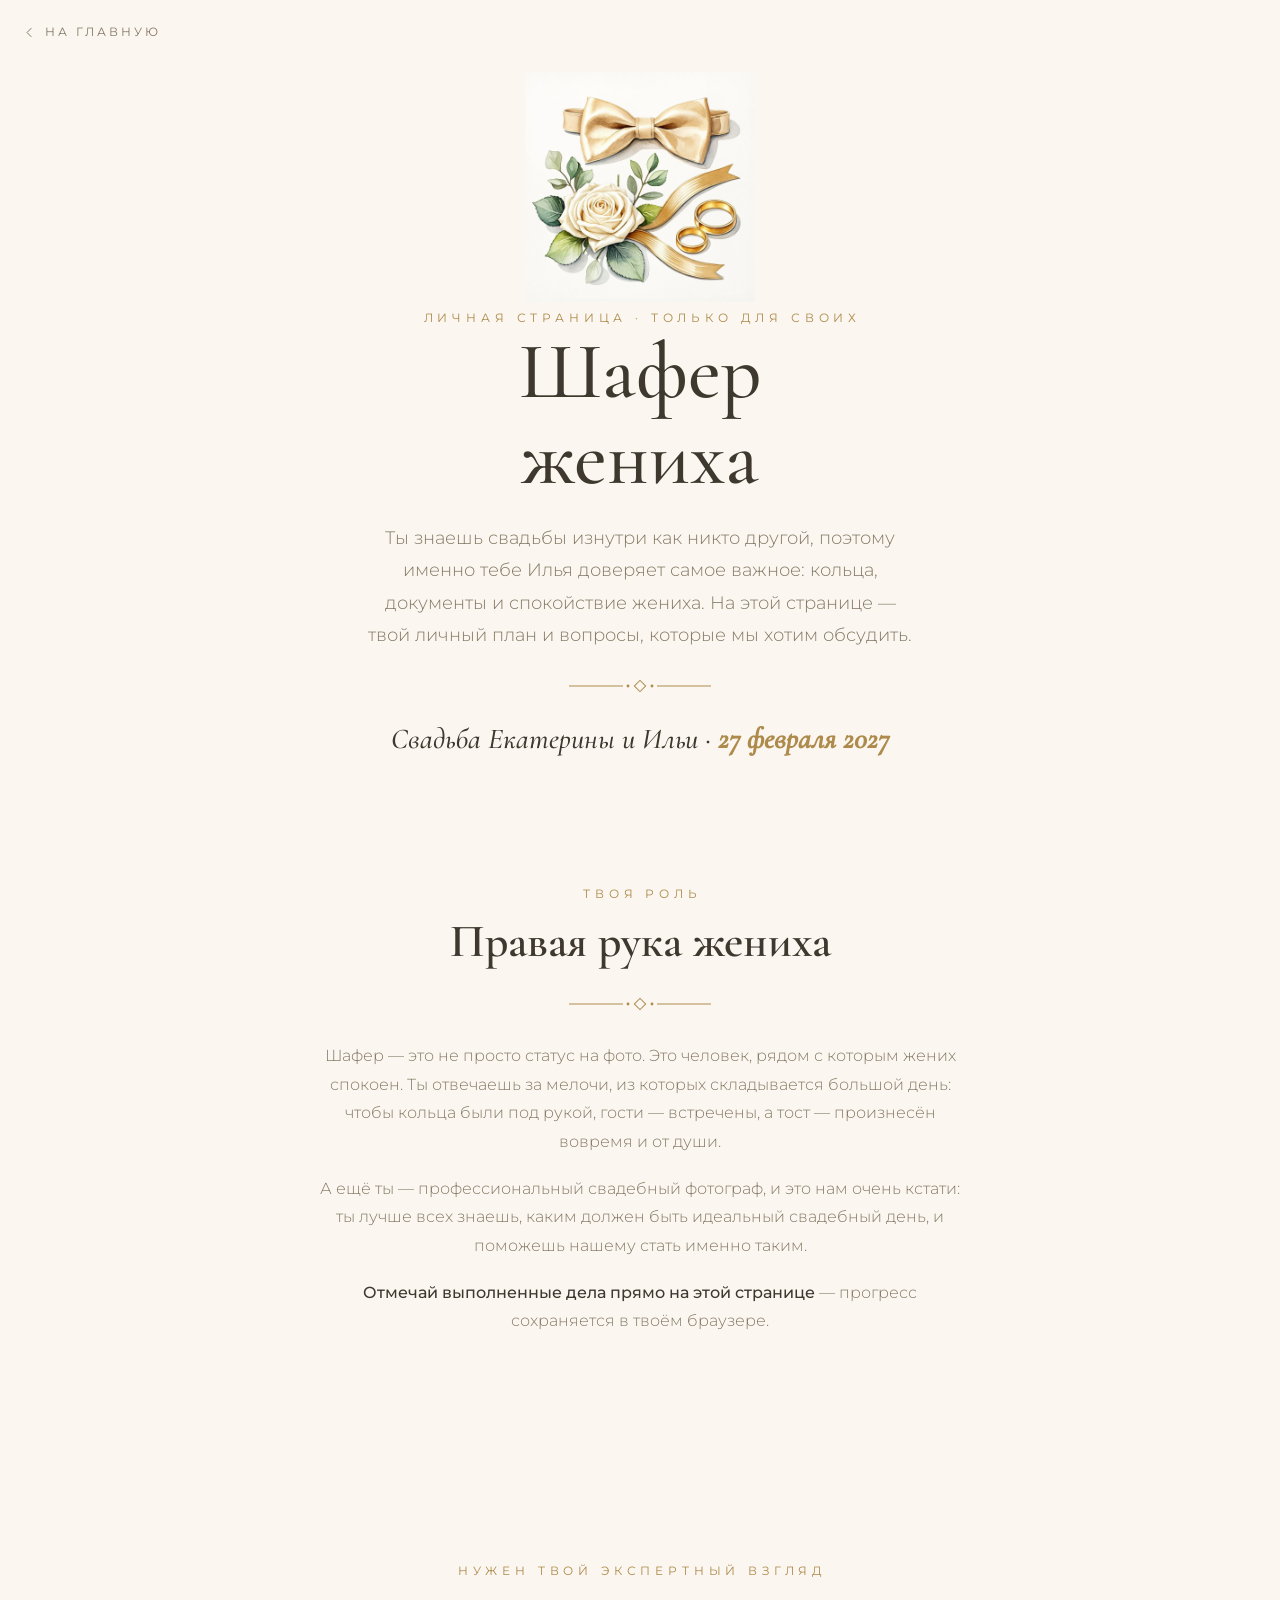
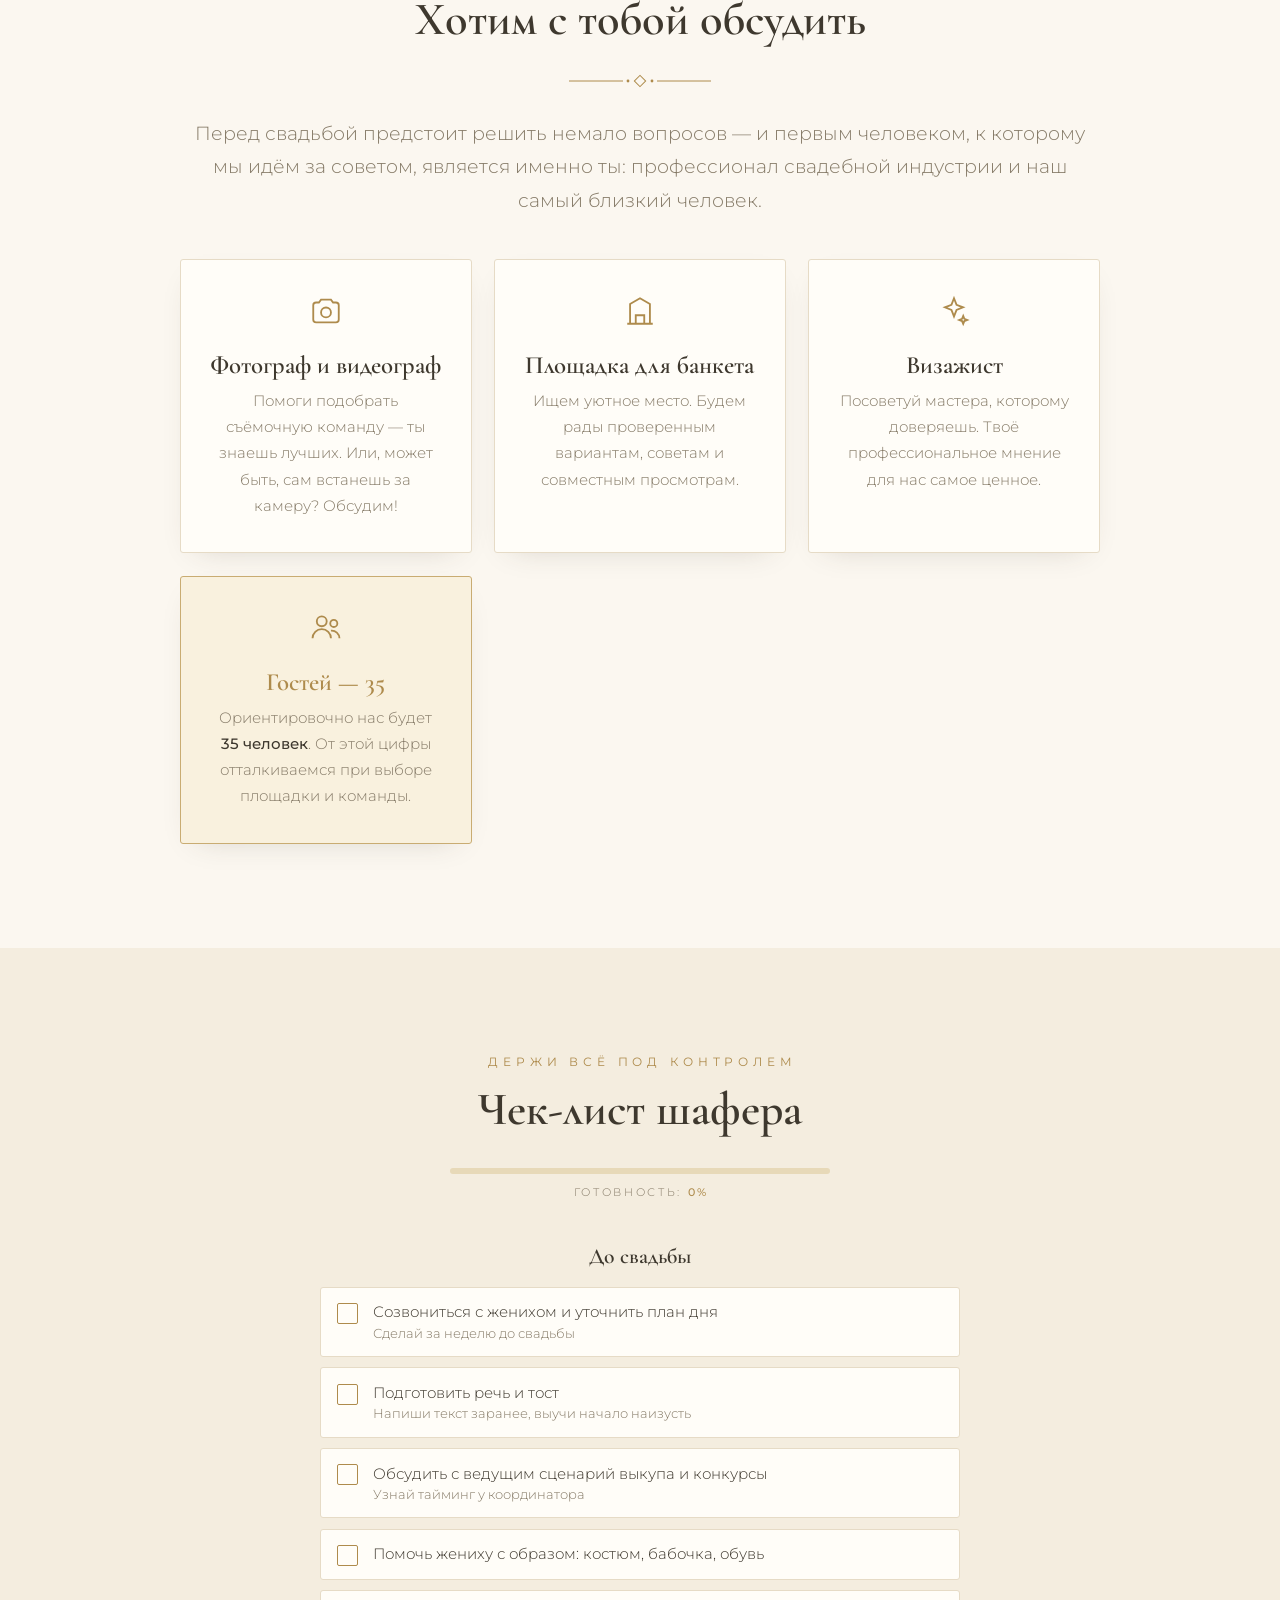
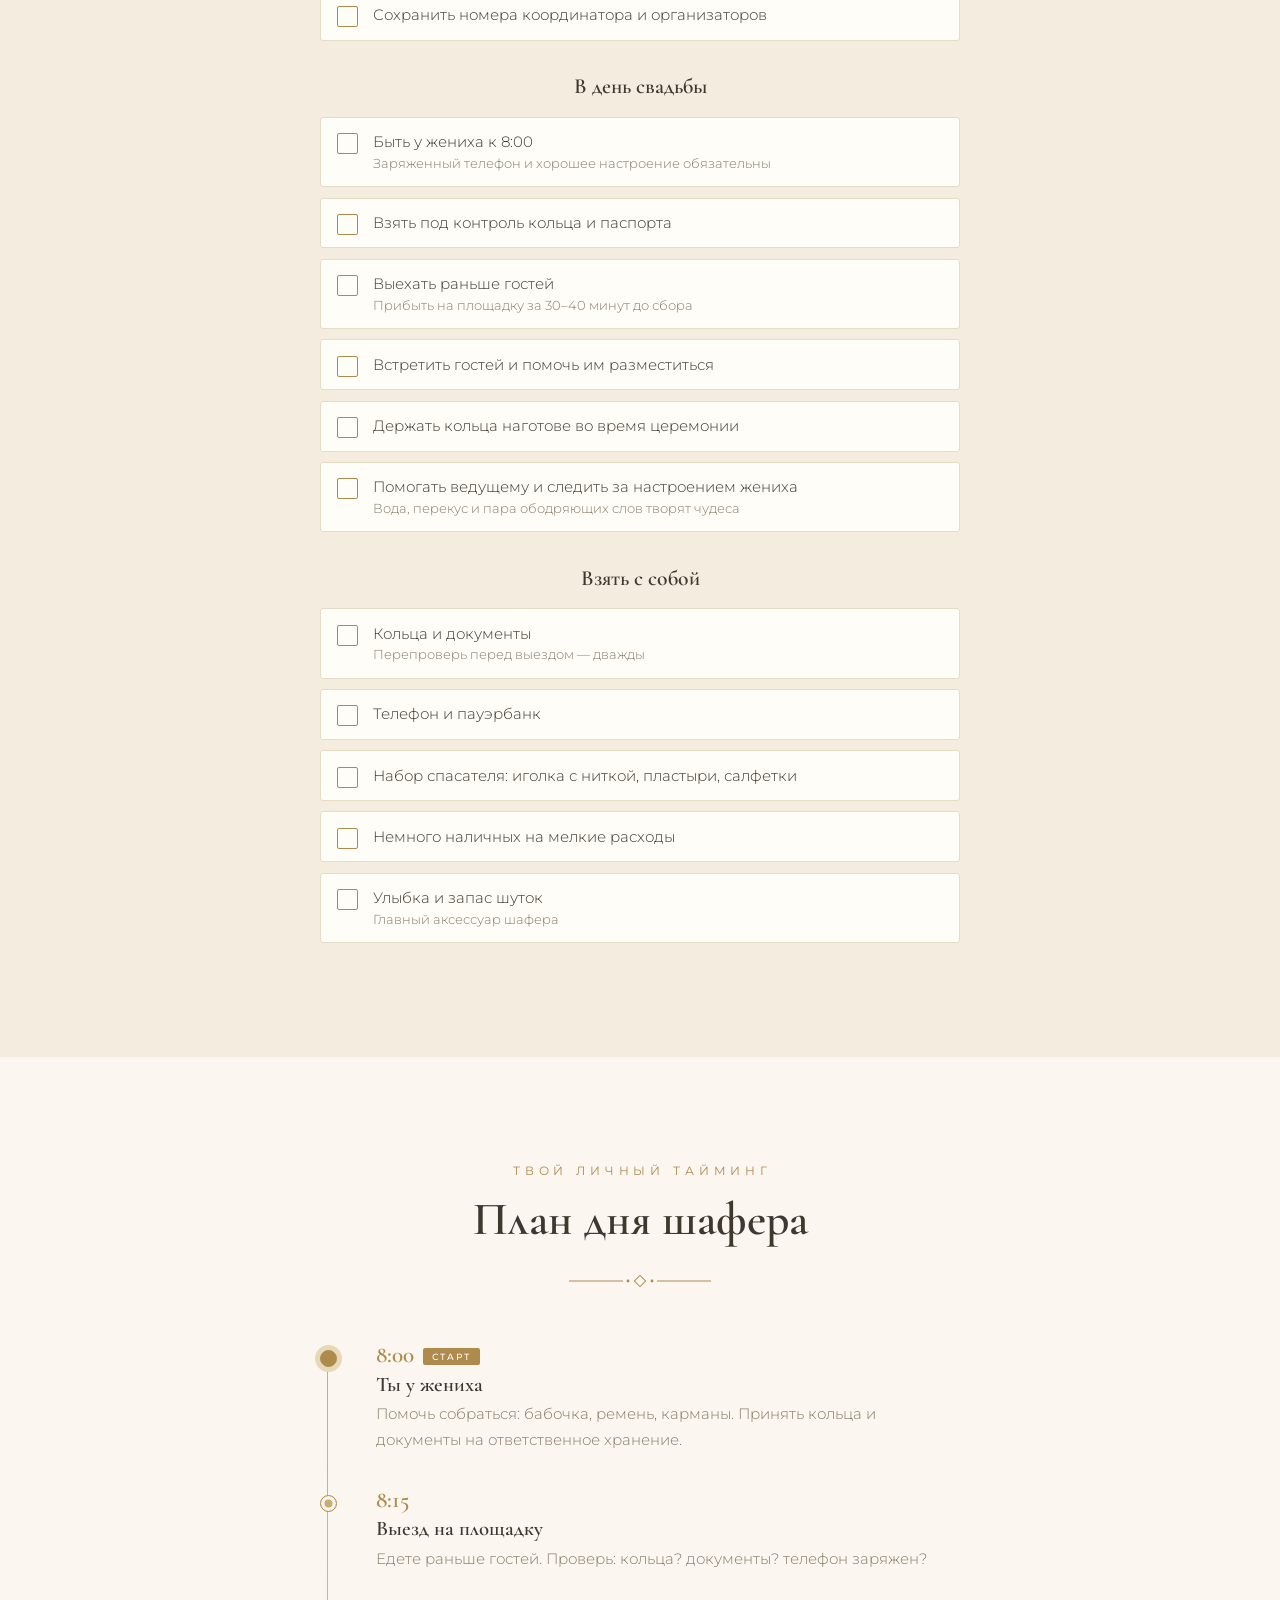
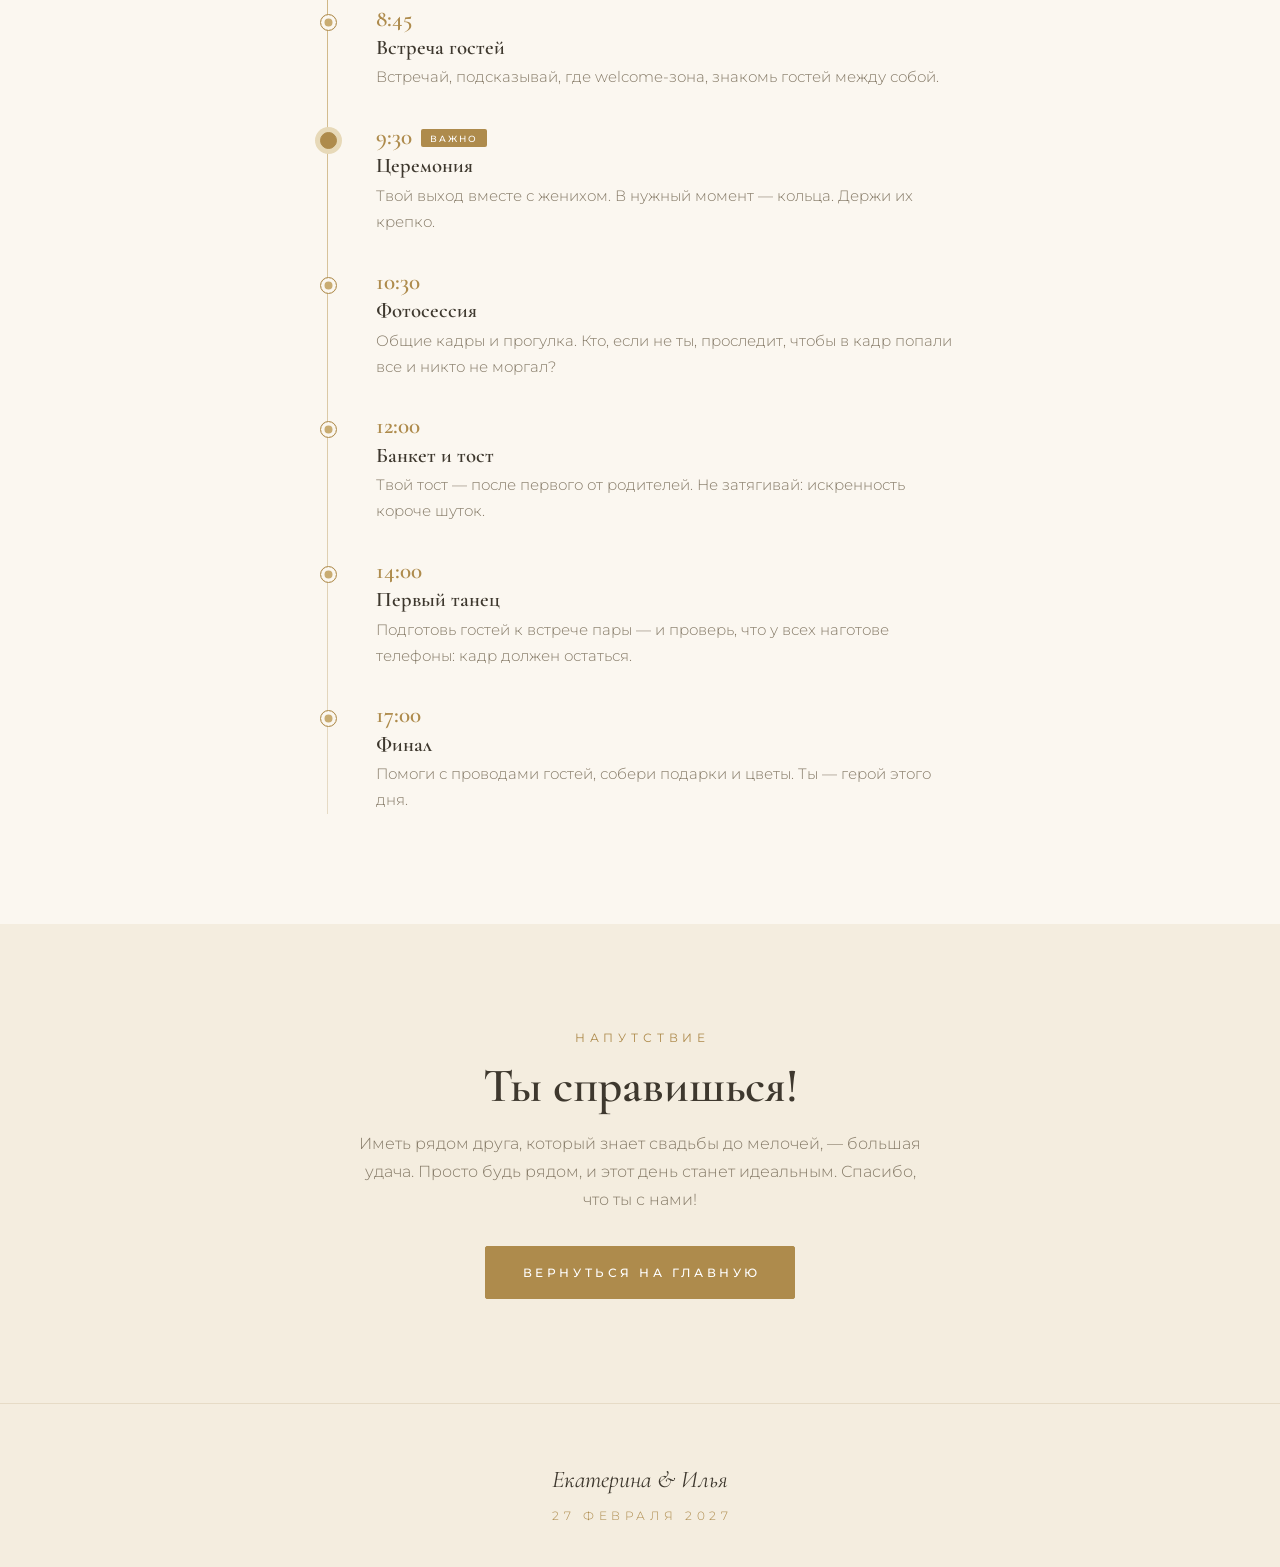
==== commit a8456282: "Уточнения" ====
--- a/shafer.html
+++ b/shafer.html
@@ -3,8 +3,8 @@
 <head>
   <meta charset="UTF-8">
   <meta name="viewport" content="width=device-width, initial-scale=1.0">
-  <title>Страница шафера · Илья &amp; Екатерина — 27 февраля 2027</title>
-  <meta name="description" content="Личная страница шафера жениха: чек-лист дел и план дня свадьбы Ильи и Екатерины — 27 февраля 2027.">
+  <title>Личная страница шафера · Екатерина &amp; Илья — 27 февраля 2027</title>
+  <meta name="description" content="Личная страница шафера жениха — профессионального свадебного фотографа: вопросы подготовки, чек-лист и план дня свадьбы Екатерины и Ильи — 27 февраля 2027.">
   <meta name="robots" content="noindex">
   <link rel="icon" type="image/svg+xml" href="favicon.svg">
   <link rel="stylesheet" href="css/fonts.css">
@@ -23,7 +23,7 @@
       <img class="hero__emblem" src="assets/img/boutonniere.png" alt="Бабочка, бутоньерка и обручальные кольца — акварельная иллюстрация">
       <span class="overline">Личная страница · только для своих</span>
       <h1 class="hero__names" style="font-size: clamp(2.6rem, 9vw, 5rem);">Шафер<br>жениха</h1>
-      <p class="hero__sub">Илья доверяет тебе самое важное в этот день: кольца, документы и спокойствие жениха. На этой странице — твой личный план действий.</p>
+      <p class="hero__sub">Ты знаешь свадьбы изнутри как никто другой, поэтому именно тебе Илья доверяет самое важное: кольца, документы и спокойствие жениха. На этой странице — твой личный план и вопросы, которые мы хотим обсудить.</p>
 
       <div class="orn" aria-hidden="true">
         <svg viewBox="0 0 150 26" fill="none" xmlns="http://www.w3.org/2000/svg">
@@ -33,7 +33,7 @@
           <circle cx="87" cy="13" r="1.4" fill="currentColor"/>
         </svg>
       </div>
-      <p class="hero__date" style="margin-top:.9rem;">Свадьба Ильи и Екатерины · <b>27 февраля 2027</b></p>
+      <p class="hero__date" style="margin-top:.9rem;">Свадьба Екатерины и Ильи · <b>27 февраля 2027</b></p>
     </div>
   </header>
 
@@ -53,7 +53,59 @@
             </svg>
           </div>
           <p style="margin-top:1.5rem;">Шафер — это не просто статус на фото. Это человек, рядом с которым жених спокоен. Ты отвечаешь за мелочи, из которых складывается большой день: чтобы кольца были под рукой, гости — встречены, а тост — произнесён вовремя и от души.</p>
+          <p>А ещё ты — профессиональный свадебный фотограф, и это нам очень кстати: ты лучше всех знаешь, каким должен быть идеальный свадебный день, и поможешь нашему стать именно таким.</p>
           <p><strong>Отмечай выполненные дела прямо на этой странице</strong> — прогресс сохраняется в твоём браузере.</p>
+        </div>
+      </div>
+    </section>
+
+    <!-- ==================== ВОПРОСЫ ДЛЯ ОБСУЖДЕНИЯ ==================== -->
+    <section class="section" id="discuss">
+      <div class="container">
+        <span class="overline reveal">Нужен твой экспертный взгляд</span>
+        <h2 class="section-title reveal" style="margin-top:.7rem;">Хотим с тобой обсудить</h2>
+        <div class="orn reveal" aria-hidden="true">
+          <svg viewBox="0 0 150 26" fill="none" xmlns="http://www.w3.org/2000/svg">
+            <path d="M4 13h54M92 13h54" stroke="currentColor" stroke-width="1"/>
+            <rect x="71" y="9" width="8" height="8" transform="rotate(45 75 13)" stroke="currentColor" stroke-width="1"/>
+            <circle cx="63" cy="13" r="1.4" fill="currentColor"/>
+            <circle cx="87" cy="13" r="1.4" fill="currentColor"/>
+          </svg>
+        </div>
+        <p class="lead reveal" style="margin-top:1.4rem;">Перед свадьбой предстоит решить немало вопросов — и первым человеком, к которому мы идём за советом, является именно ты: профессионал свадебной индустрии и наш самый близкий человек.</p>
+
+        <div class="details__grid">
+          <article class="card reveal">
+            <div class="card__icon" aria-hidden="true">
+              <svg viewBox="0 0 24 24" fill="none" stroke="currentColor" stroke-width="1.3"><path d="M3 8a2 2 0 0 1 2-2h2l1.5-2h7L17 6h2a2 2 0 0 1 2 2v10a2 2 0 0 1-2 2H5a2 2 0 0 1-2-2z"/><circle cx="12" cy="13" r="3.5"/></svg>
+            </div>
+            <h3>Фотограф и видеограф</h3>
+            <p>Помоги подобрать съёмочную команду — ты знаешь лучших. Или, может быть, сам встанешь за камеру? Обсудим!</p>
+          </article>
+
+          <article class="card reveal">
+            <div class="card__icon" aria-hidden="true">
+              <svg viewBox="0 0 24 24" fill="none" stroke="currentColor" stroke-width="1.3"><path d="M3 21h18M5 21V7l7-4 7 4v14"/><path d="M9 21v-6h6v6"/><path d="M9.5 11h.01M14.5 11h.01"/></svg>
+            </div>
+            <h3>Площадка для банкета</h3>
+            <p>Ищем уютное место. Будем рады проверенным вариантам, советам и совместным просмотрам.</p>
+          </article>
+
+          <article class="card reveal">
+            <div class="card__icon" aria-hidden="true">
+              <svg viewBox="0 0 24 24" fill="none" stroke="currentColor" stroke-width="1.3"><path d="M12 3l1.8 4.6L18.4 9.4l-4.6 1.8L12 15.8l-1.8-4.6L5.6 9.4l4.6-1.8z"/><path d="M18.5 15.5l.8 2 2 .8-2 .8-.8 2-.8-2-2-.8 2-.8z"/></svg>
+            </div>
+            <h3>Визажист</h3>
+            <p>Посоветуй мастера, которому доверяешь. Твоё профессиональное мнение для нас самое ценное.</p>
+          </article>
+
+          <article class="card card--accent reveal">
+            <div class="card__icon" aria-hidden="true">
+              <svg viewBox="0 0 24 24" fill="none" stroke="currentColor" stroke-width="1.3"><circle cx="9" cy="8" r="3.5"/><path d="M2.5 20a6.5 6.5 0 0 1 13 0"/><circle cx="17.5" cy="9.5" r="2.5"/><path d="M15.5 14.6a5.5 5.5 0 0 1 6 5.4"/></svg>
+            </div>
+            <h3>Гостей — 35</h3>
+            <p>Ориентировочно нас будет <b>35 человек</b>. От этой цифры отталкиваемся при выборе площадки и команды.</p>
+          </article>
         </div>
       </div>
     </section>
@@ -104,7 +156,7 @@
             <label class="check">
               <input type="checkbox" data-key="day-1">
               <span class="check__box"></span>
-              <span class="check__text">Быть у жениха к 10:00<small>Заряженный телефон и хорошее настроение обязательны</small></span>
+              <span class="check__text">Быть у жениха к 8:00<small>Заряженный телефон и хорошее настроение обязательны</small></span>
             </label>
             <label class="check">
               <input type="checkbox" data-key="day-2">
@@ -182,42 +234,42 @@
         <!-- ЗАМЕНИТЕ: время пунктов плана при необходимости -->
         <div class="timeline">
           <div class="tl-item tl-item--you reveal">
-            <div class="tl-item__time">10:00<span class="tl-badge">Старт</span></div>
+            <div class="tl-item__time">8:00<span class="tl-badge">Старт</span></div>
             <h3>Ты у жениха</h3>
             <p>Помочь собраться: бабочка, ремень, карманы. Принять кольца и документы на ответственное хранение.</p>
           </div>
           <div class="tl-item reveal">
-            <div class="tl-item__time">12:30</div>
+            <div class="tl-item__time">8:15</div>
             <h3>Выезд на площадку</h3>
             <p>Едете раньше гостей. Проверь: кольца? документы? телефон заряжен?</p>
           </div>
           <div class="tl-item reveal">
-            <div class="tl-item__time">13:45</div>
+            <div class="tl-item__time">8:45</div>
             <h3>Встреча гостей</h3>
             <p>Встречай, подсказывай, где welcome-зона, знакомь гостей между собой.</p>
           </div>
           <div class="tl-item tl-item--you reveal">
-            <div class="tl-item__time">15:00<span class="tl-badge">Важно</span></div>
+            <div class="tl-item__time">9:30<span class="tl-badge">Важно</span></div>
             <h3>Церемония</h3>
             <p>Твой выход вместе с женихом. В нужный момент — кольца. Держи их крепко.</p>
           </div>
           <div class="tl-item reveal">
-            <div class="tl-item__time">16:00</div>
+            <div class="tl-item__time">10:30</div>
             <h3>Фотосессия</h3>
-            <p>Помогай собрать гостей для общих фото и следи, чтобы никто не скучал.</p>
-          </div>
-          <div class="tl-item reveal">
-            <div class="tl-item__time">17:00</div>
+            <p>Общие кадры и прогулка. Кто, если не ты, проследит, чтобы в кадр попали все и никто не моргал?</p>
+          </div>
+          <div class="tl-item reveal">
+            <div class="tl-item__time">12:00</div>
             <h3>Банкет и тост</h3>
             <p>Твой тост — после первого от родителей. Не затягивай: искренность короче шуток.</p>
           </div>
           <div class="tl-item reveal">
-            <div class="tl-item__time">19:00</div>
+            <div class="tl-item__time">14:00</div>
             <h3>Первый танец</h3>
-            <p>Подготовь гостей к встрече пары — свет приглушён, телефоны наготове.</p>
-          </div>
-          <div class="tl-item reveal">
-            <div class="tl-item__time">23:00</div>
+            <p>Подготовь гостей к встрече пары — и проверь, что у всех наготове телефоны: кадр должен остаться.</p>
+          </div>
+          <div class="tl-item reveal">
+            <div class="tl-item__time">17:00</div>
             <h3>Финал</h3>
             <p>Помоги с проводами гостей, собери подарки и цветы. Ты — герой этого дня.</p>
           </div>
@@ -230,14 +282,14 @@
       <div class="container container--narrow">
         <span class="overline reveal">Напутствие</span>
         <h2 class="section-title finale__title reveal" style="margin-top:.7rem;">Ты справишься!</h2>
-        <p class="reveal">Двадцать лет дружбы — лучшая подготовка к роли шафера. Просто будь рядом, и этот день станет идеальным. Спасибо, что ты с нами!</p>
+        <p class="reveal">Иметь рядом друга, который знает свадьбы до мелочей, — большая удача. Просто будь рядом, и этот день станет идеальным. Спасибо, что ты с нами!</p>
         <a class="btn btn--gold reveal" href="index.html">Вернуться на главную</a>
       </div>
     </section>
   </main>
 
   <footer class="footer">
-    <div class="footer__names">Илья &amp; Екатерина</div>
+    <div class="footer__names">Екатерина &amp; Илья</div>
     <div class="footer__date">27 февраля 2027</div>
   </footer>
 
--- a/css/style.css
+++ b/css/style.css
@@ -366,28 +366,15 @@
   line-height: 1.5;
 }
 
-/* ---------- Блок «для шафера» ---------- */
-
-.groomsman-cta {
-  position: relative;
-  margin-top: 3rem;
-  padding: 2.4rem 1.8rem;
-  border: 1px solid var(--gold-soft);
-  border-radius: 3px;
-  background: var(--card);
-  text-align: center;
-  overflow: hidden;
-}
-.groomsman-cta::before {
-  content: '';
-  position: absolute;
-  inset: 7px;
-  border: 1px solid var(--line);
-  border-radius: 2px;
-  pointer-events: none;
-}
-.groomsman-cta h3 { font-size: 1.7rem; }
-.groomsman-cta p { color: var(--ink-soft); font-size: .95rem; max-width: 46ch; margin: .5rem auto 1.4rem; }
+/* ---------- Акцентная карточка (например, количество гостей) ---------- */
+
+.card--accent {
+  background: #F9F1DE;
+  border-color: var(--gold-soft);
+}
+.card--accent h3 { color: var(--gold); }
+
+/* ---------- Кнопки ---------- */
 
 .btn {
   display: inline-block;
@@ -581,7 +568,6 @@
   .hero__floral--br { bottom: -18px; right: -18px; width: 62vw; opacity: .8; }
   .hero__scroll { display: none; }
   .card { padding: 1.7rem 1.3rem; }
-  .groomsman-cta { padding: 2rem 1.2rem; }
 }
 
 @media (max-width: 380px) {
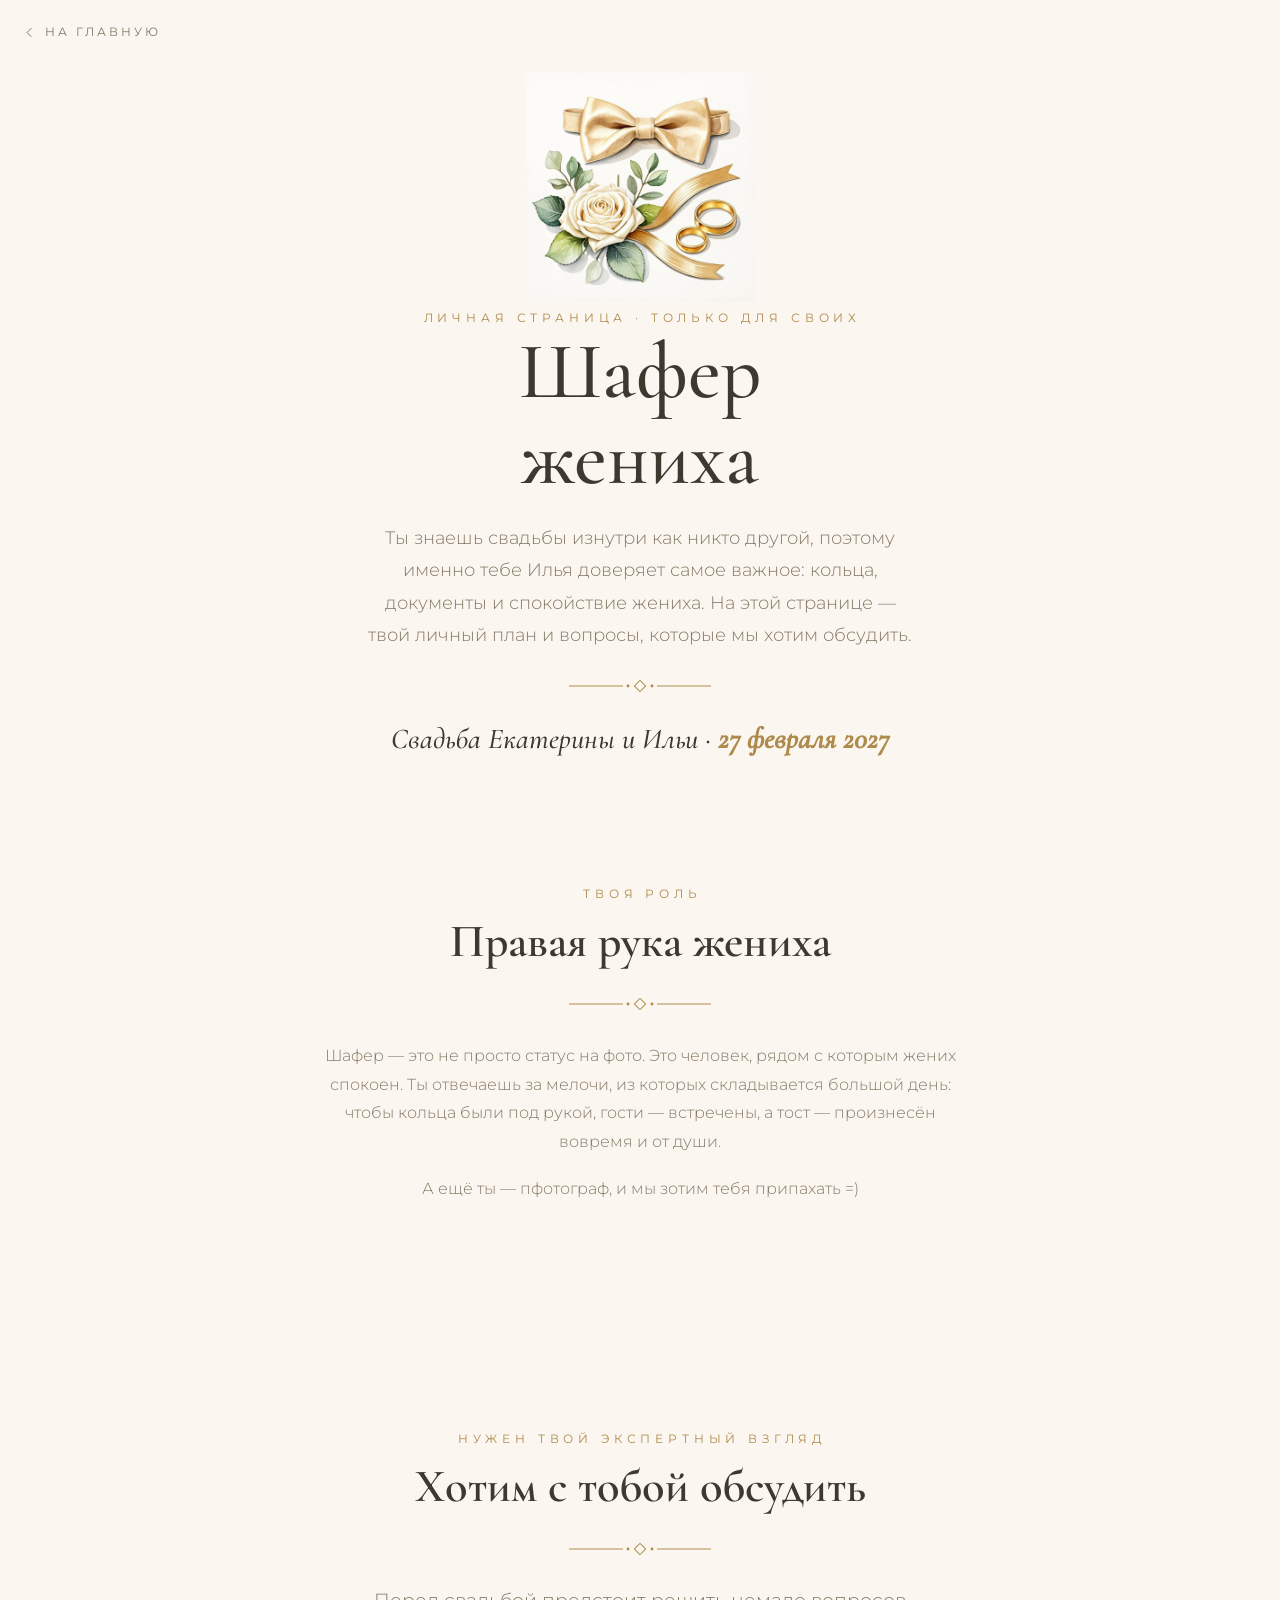
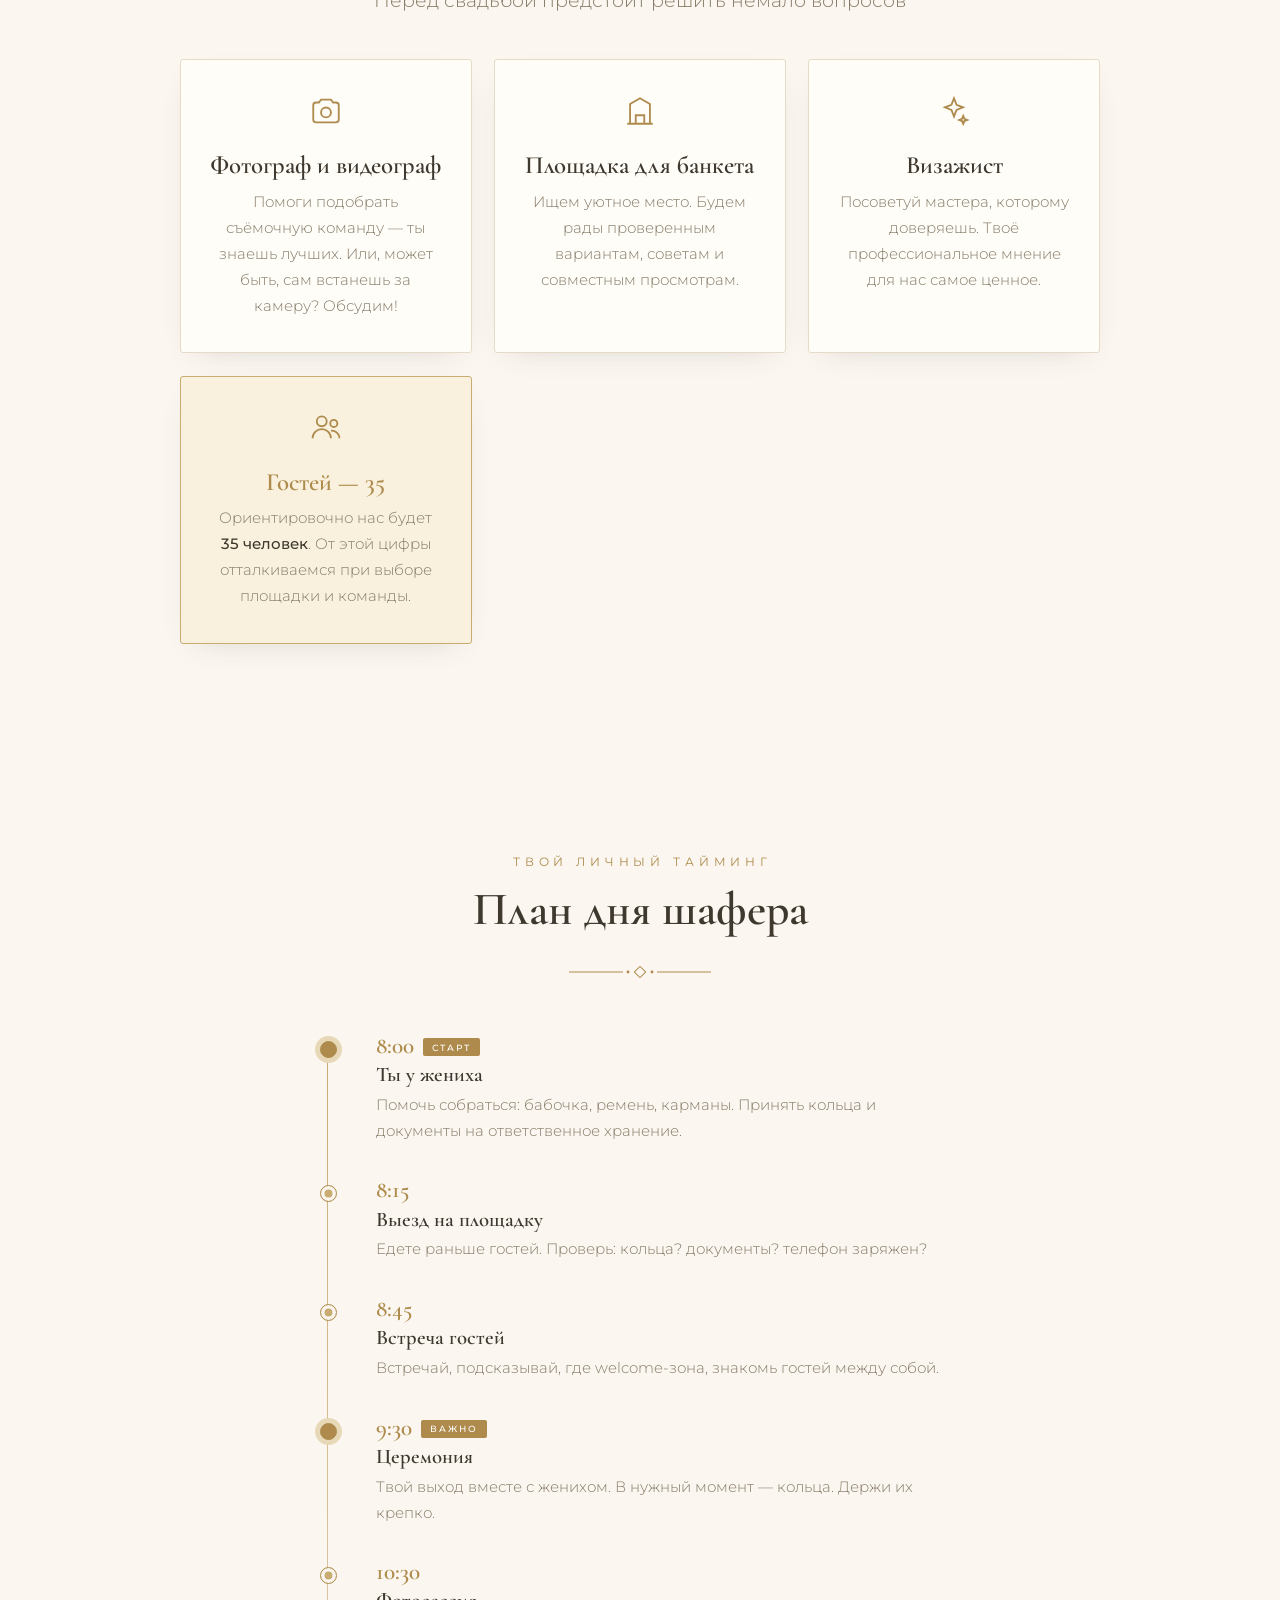
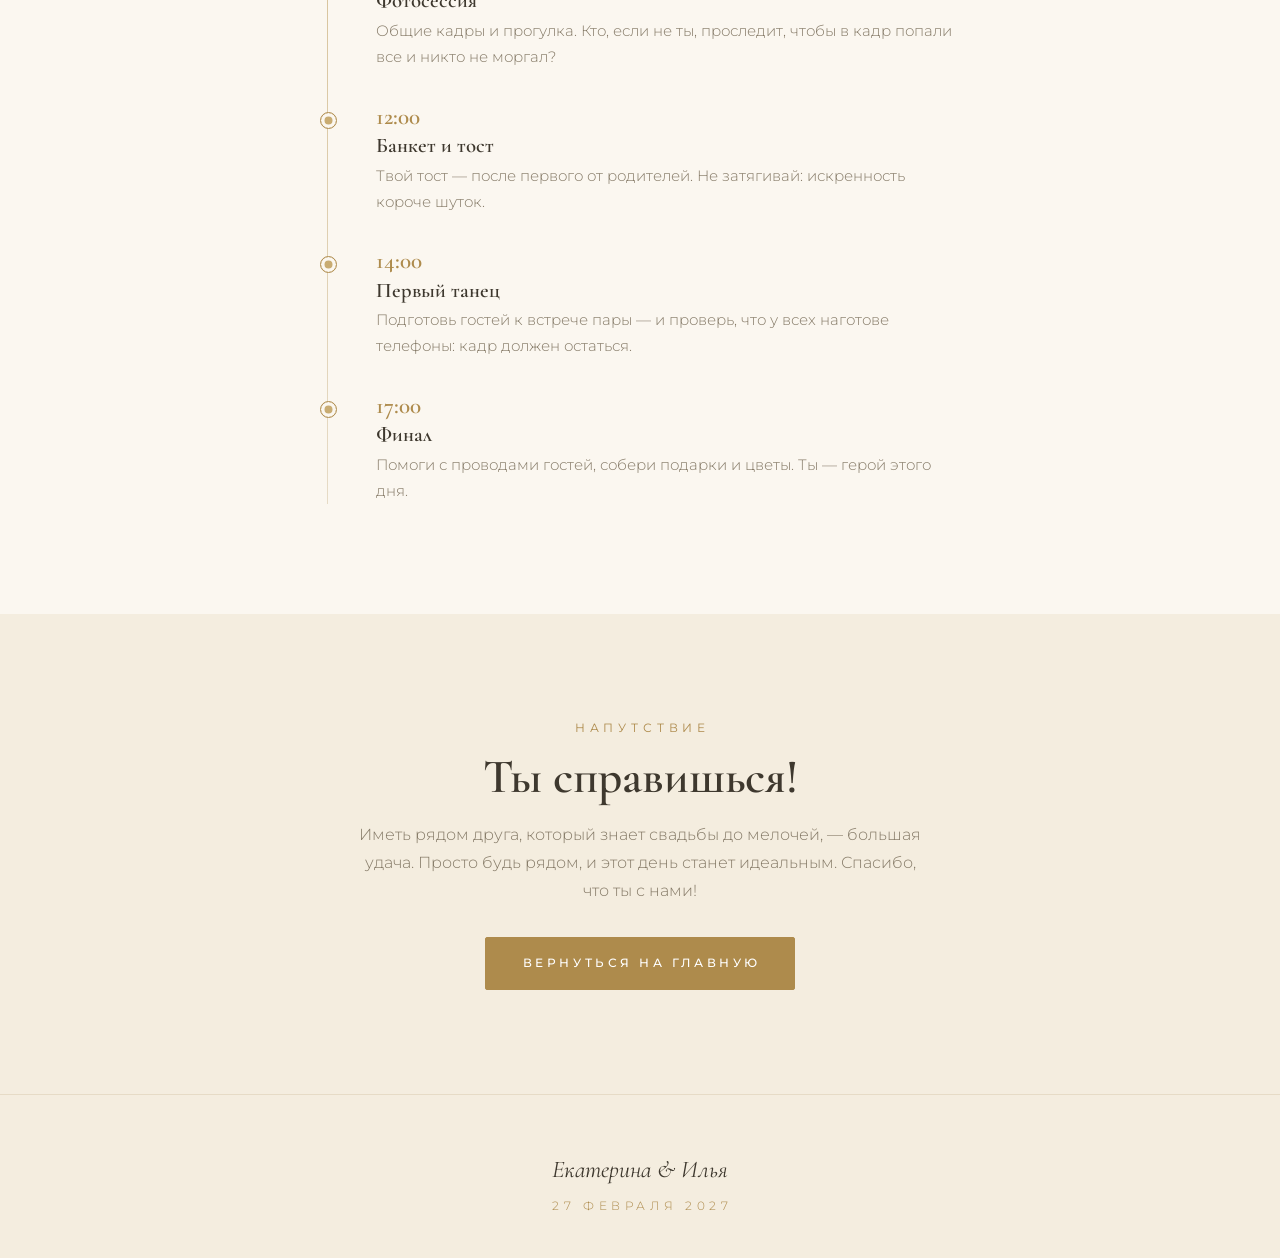
==== commit 1adfa09d: "shafer.html" ====
--- a/shafer.html
+++ b/shafer.html
@@ -53,8 +53,7 @@
             </svg>
           </div>
           <p style="margin-top:1.5rem;">Шафер — это не просто статус на фото. Это человек, рядом с которым жених спокоен. Ты отвечаешь за мелочи, из которых складывается большой день: чтобы кольца были под рукой, гости — встречены, а тост — произнесён вовремя и от души.</p>
-          <p>А ещё ты — профессиональный свадебный фотограф, и это нам очень кстати: ты лучше всех знаешь, каким должен быть идеальный свадебный день, и поможешь нашему стать именно таким.</p>
-          <p><strong>Отмечай выполненные дела прямо на этой странице</strong> — прогресс сохраняется в твоём браузере.</p>
+          <p>А ещё ты — пфотограф, и мы зотим тебя припахать =)</p>
         </div>
       </div>
     </section>
@@ -72,7 +71,7 @@
             <circle cx="87" cy="13" r="1.4" fill="currentColor"/>
           </svg>
         </div>
-        <p class="lead reveal" style="margin-top:1.4rem;">Перед свадьбой предстоит решить немало вопросов — и первым человеком, к которому мы идём за советом, является именно ты: профессионал свадебной индустрии и наш самый близкий человек.</p>
+        <p class="lead reveal" style="margin-top:1.4rem;">Перед свадьбой предстоит решить немало вопросов </p>
 
         <div class="details__grid">
           <article class="card reveal">
@@ -110,112 +109,7 @@
       </div>
     </section>
 
-    <!-- ==================== ЧЕК-ЛИСТ ==================== -->
-    <section class="section section--soft" id="checklist">
-      <div class="container">
-        <span class="overline reveal">Держи всё под контролем</span>
-        <h2 class="section-title reveal" style="margin-top:.7rem;">Чек-лист шафера</h2>
-
-        <div class="progress reveal">
-          <div class="progress__bar"><div class="progress__fill" id="progress-fill"></div></div>
-          <div class="progress__label">Готовность: <b id="progress-value">0%</b></div>
-        </div>
-
-        <div class="checklist reveal">
-          <div class="checklist__group">
-            <h3>До свадьбы</h3>
-            <label class="check">
-              <input type="checkbox" data-key="pre-1">
-              <span class="check__box"></span>
-              <span class="check__text">Созвониться с женихом и уточнить план дня<small>Сделай за неделю до свадьбы</small></span>
-            </label>
-            <label class="check">
-              <input type="checkbox" data-key="pre-2">
-              <span class="check__box"></span>
-              <span class="check__text">Подготовить речь и тост<small>Напиши текст заранее, выучи начало наизусть</small></span>
-            </label>
-            <label class="check">
-              <input type="checkbox" data-key="pre-3">
-              <span class="check__box"></span>
-              <span class="check__text">Обсудить с ведущим сценарий выкупа и конкурсы<small>Узнай тайминг у координатора</small></span>
-            </label>
-            <label class="check">
-              <input type="checkbox" data-key="pre-4">
-              <span class="check__box"></span>
-              <span class="check__text">Помочь жениху с образом: костюм, бабочка, обувь</span>
-            </label>
-            <label class="check">
-              <input type="checkbox" data-key="pre-5">
-              <span class="check__box"></span>
-              <span class="check__text">Сохранить номера координатора и организаторов</span>
-            </label>
-          </div>
-
-          <div class="checklist__group">
-            <h3>В день свадьбы</h3>
-            <label class="check">
-              <input type="checkbox" data-key="day-1">
-              <span class="check__box"></span>
-              <span class="check__text">Быть у жениха к 8:00<small>Заряженный телефон и хорошее настроение обязательны</small></span>
-            </label>
-            <label class="check">
-              <input type="checkbox" data-key="day-2">
-              <span class="check__box"></span>
-              <span class="check__text">Взять под контроль кольца и паспорта</span>
-            </label>
-            <label class="check">
-              <input type="checkbox" data-key="day-3">
-              <span class="check__box"></span>
-              <span class="check__text">Выехать раньше гостей<small>Прибыть на площадку за 30–40 минут до сбора</small></span>
-            </label>
-            <label class="check">
-              <input type="checkbox" data-key="day-4">
-              <span class="check__box"></span>
-              <span class="check__text">Встретить гостей и помочь им разместиться</span>
-            </label>
-            <label class="check">
-              <input type="checkbox" data-key="day-5">
-              <span class="check__box"></span>
-              <span class="check__text">Держать кольца наготове во время церемонии</span>
-            </label>
-            <label class="check">
-              <input type="checkbox" data-key="day-6">
-              <span class="check__box"></span>
-              <span class="check__text">Помогать ведущему и следить за настроением жениха<small>Вода, перекус и пара ободряющих слов творят чудеса</small></span>
-            </label>
-          </div>
-
-          <div class="checklist__group">
-            <h3>Взять с собой</h3>
-            <label class="check">
-              <input type="checkbox" data-key="pack-1">
-              <span class="check__box"></span>
-              <span class="check__text">Кольца и документы<small>Перепроверь перед выездом — дважды</small></span>
-            </label>
-            <label class="check">
-              <input type="checkbox" data-key="pack-2">
-              <span class="check__box"></span>
-              <span class="check__text">Телефон и пауэрбанк</span>
-            </label>
-            <label class="check">
-              <input type="checkbox" data-key="pack-3">
-              <span class="check__box"></span>
-              <span class="check__text">Набор спасателя: иголка с ниткой, пластыри, салфетки</span>
-            </label>
-            <label class="check">
-              <input type="checkbox" data-key="pack-4">
-              <span class="check__box"></span>
-              <span class="check__text">Немного наличных на мелкие расходы</span>
-            </label>
-            <label class="check">
-              <input type="checkbox" data-key="pack-5">
-              <span class="check__box"></span>
-              <span class="check__text">Улыбка и запас шуток<small>Главный аксессуар шафера</small></span>
-            </label>
-          </div>
-        </div>
-      </div>
-    </section>
+  
 
     <!-- ==================== ПЛАН ДНЯ ШАФЕРА ==================== -->
     <section class="section">
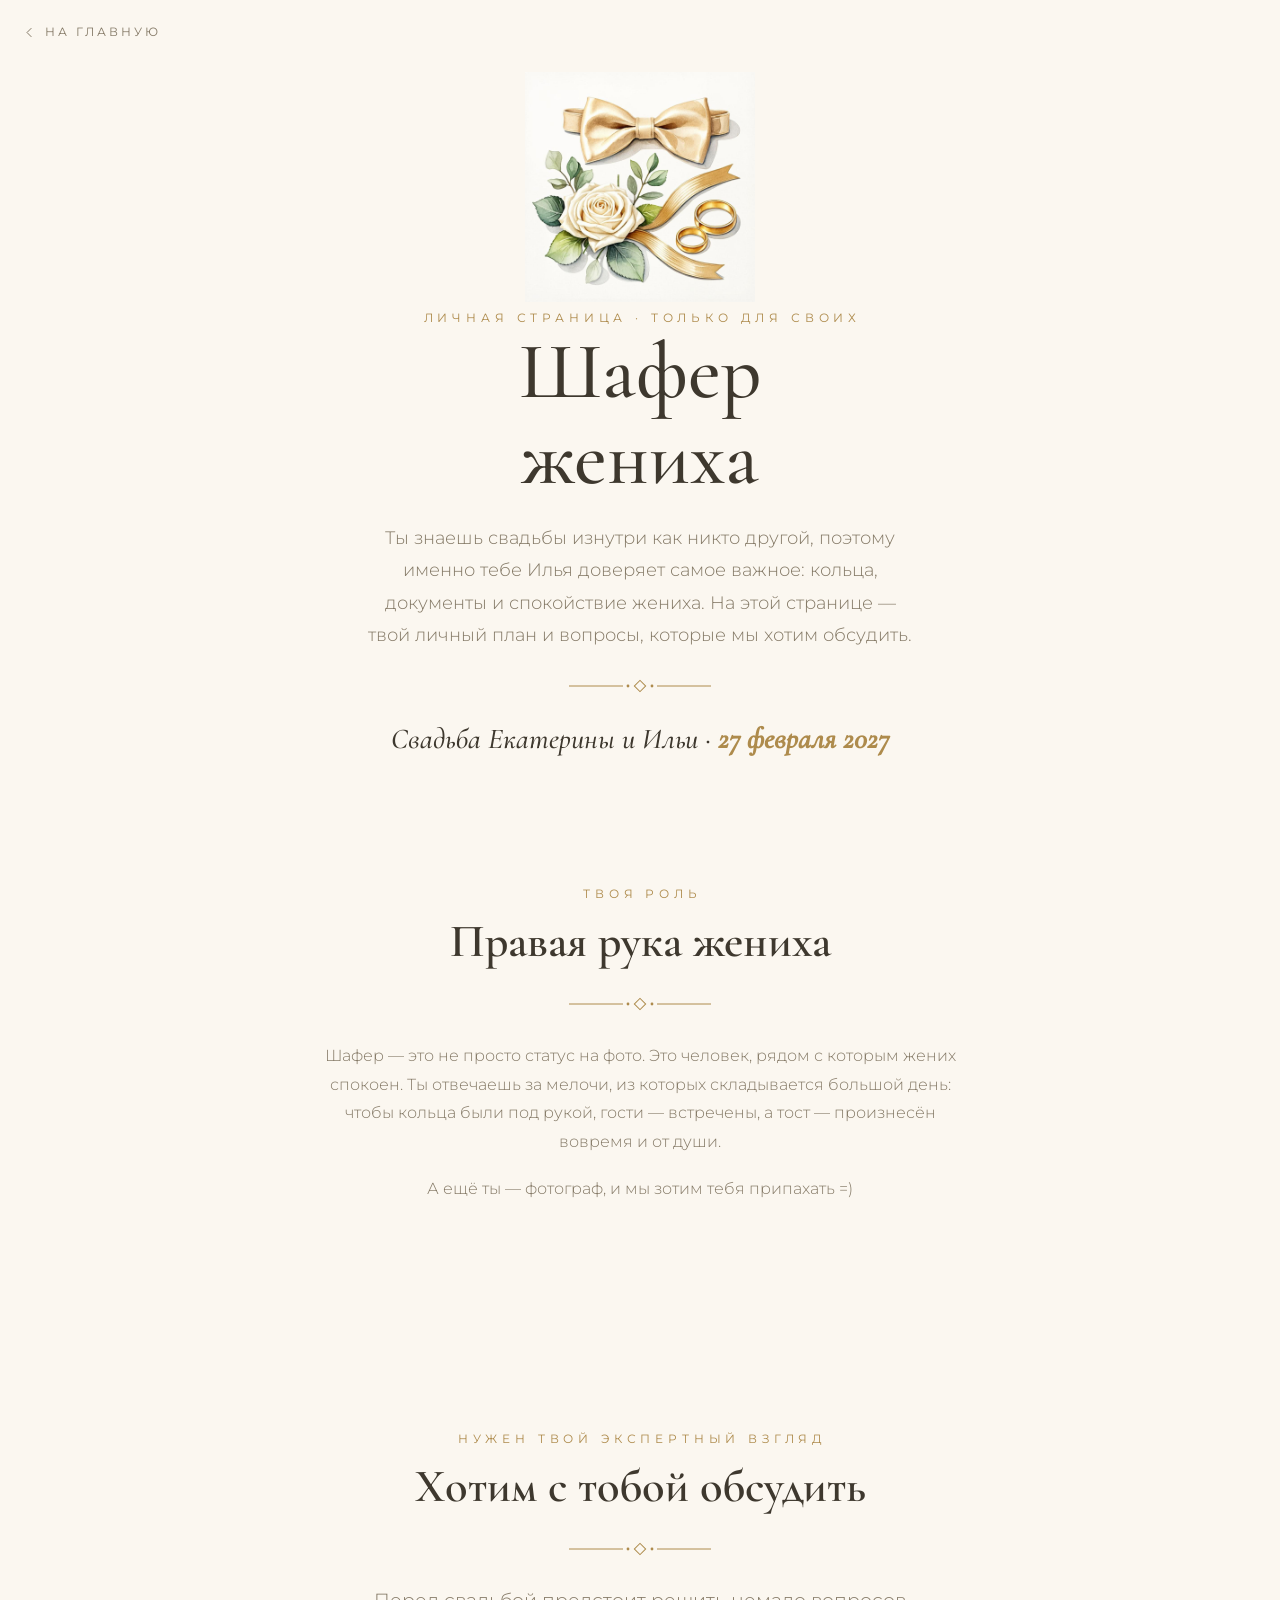
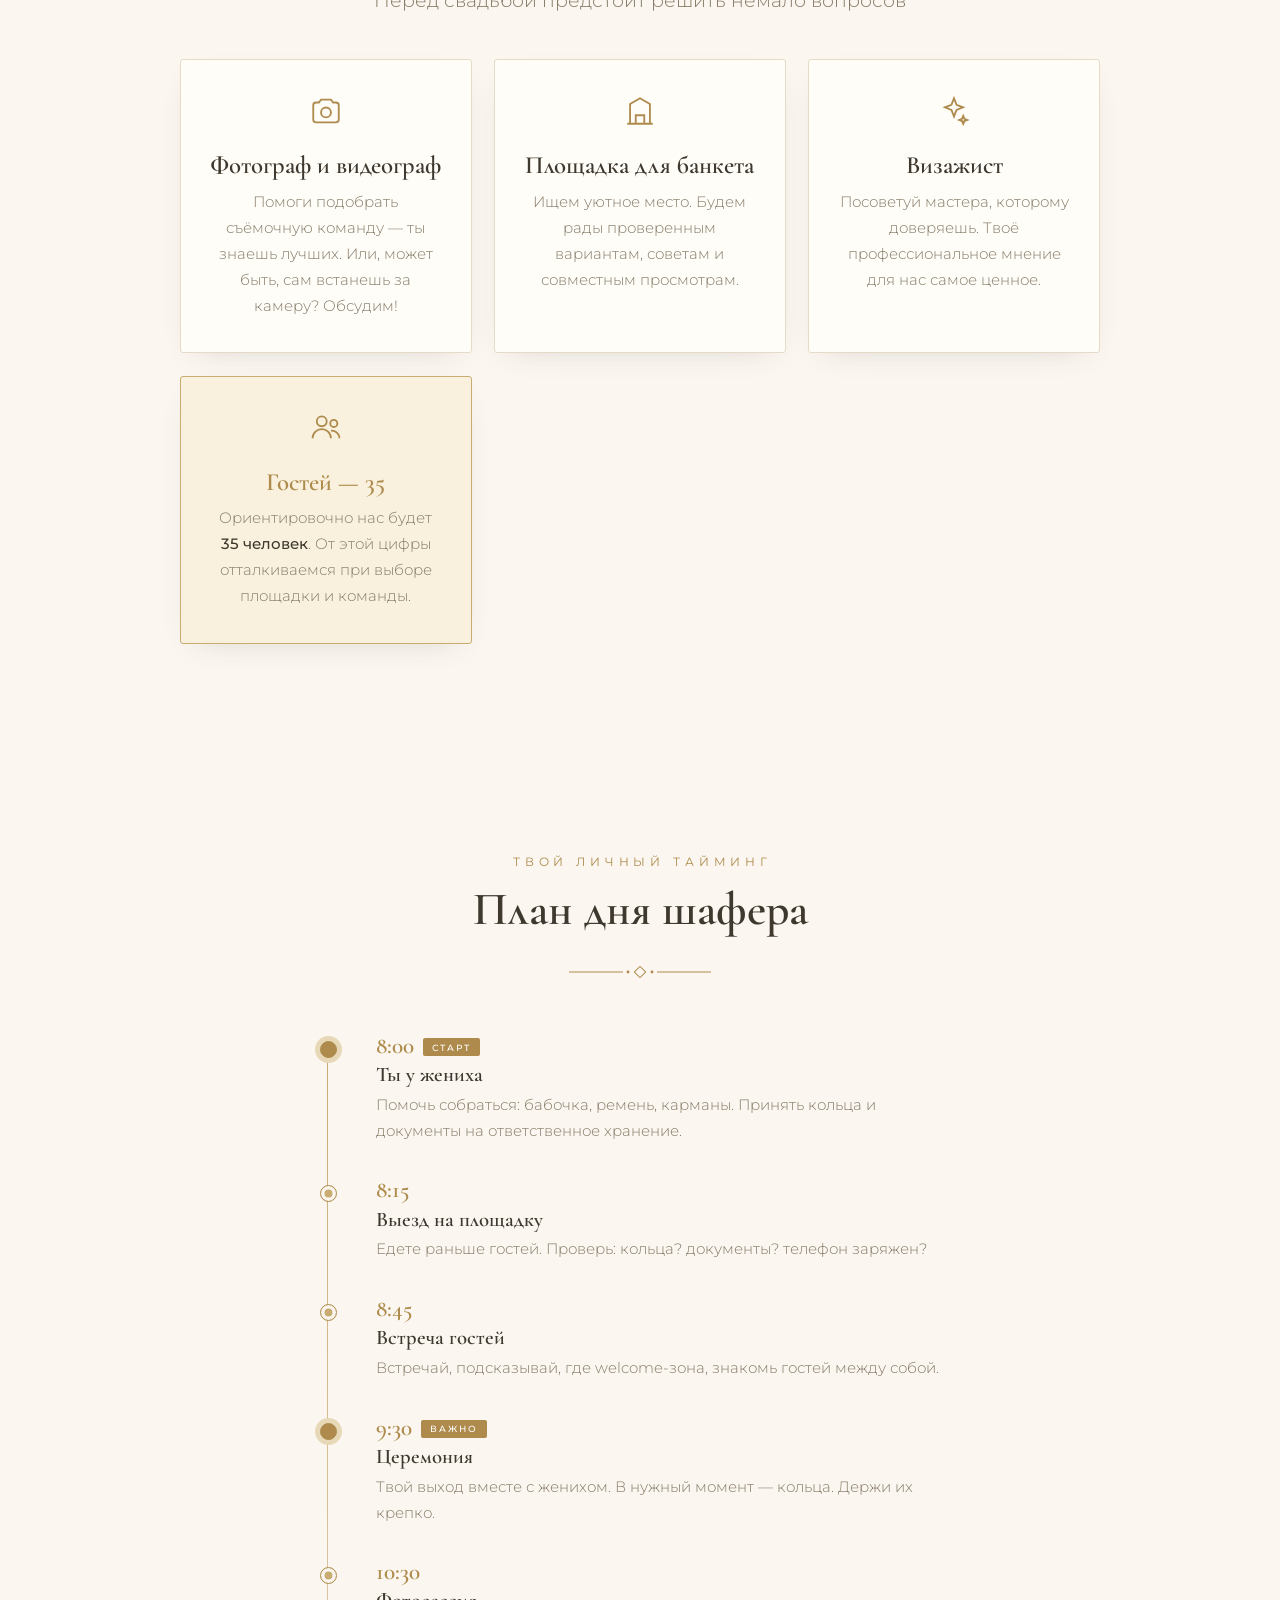
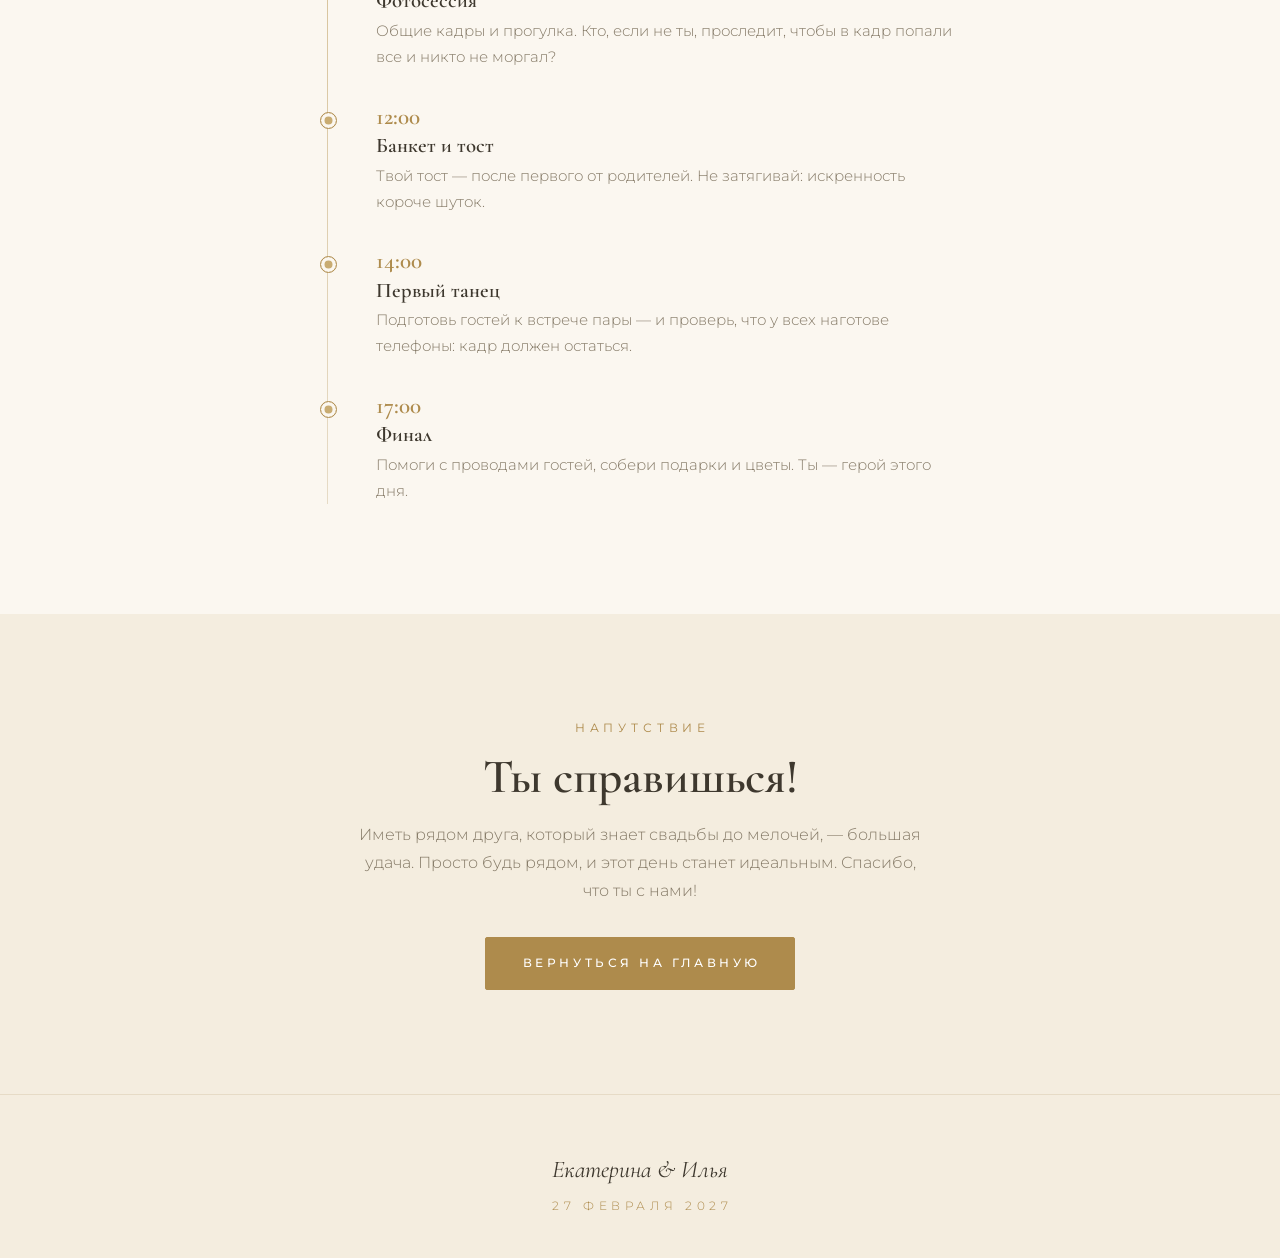
==== commit 23d695c9: "shafer.html" ====
--- a/shafer.html
+++ b/shafer.html
@@ -53,7 +53,7 @@
             </svg>
           </div>
           <p style="margin-top:1.5rem;">Шафер — это не просто статус на фото. Это человек, рядом с которым жених спокоен. Ты отвечаешь за мелочи, из которых складывается большой день: чтобы кольца были под рукой, гости — встречены, а тост — произнесён вовремя и от души.</p>
-          <p>А ещё ты — пфотограф, и мы зотим тебя припахать =)</p>
+          <p>А ещё ты — фотограф, и мы зотим тебя припахать =)</p>
         </div>
       </div>
     </section>
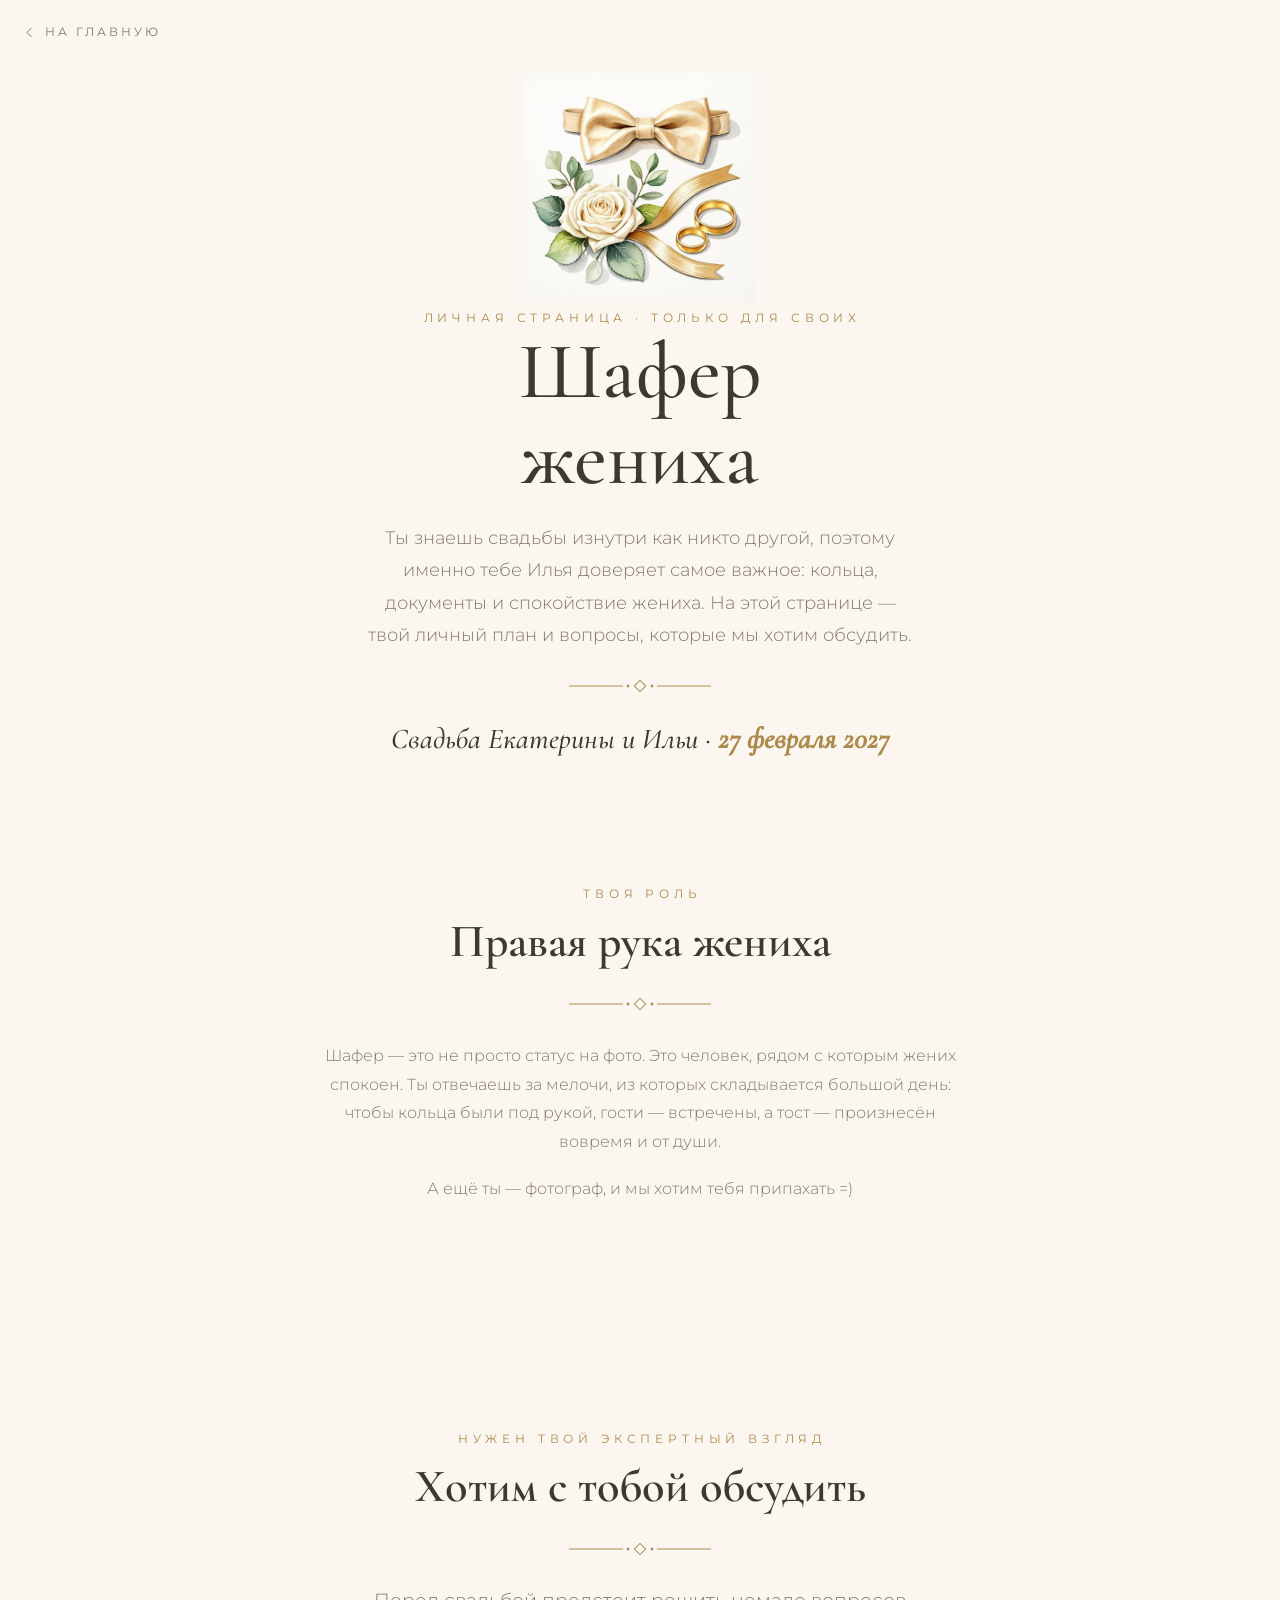
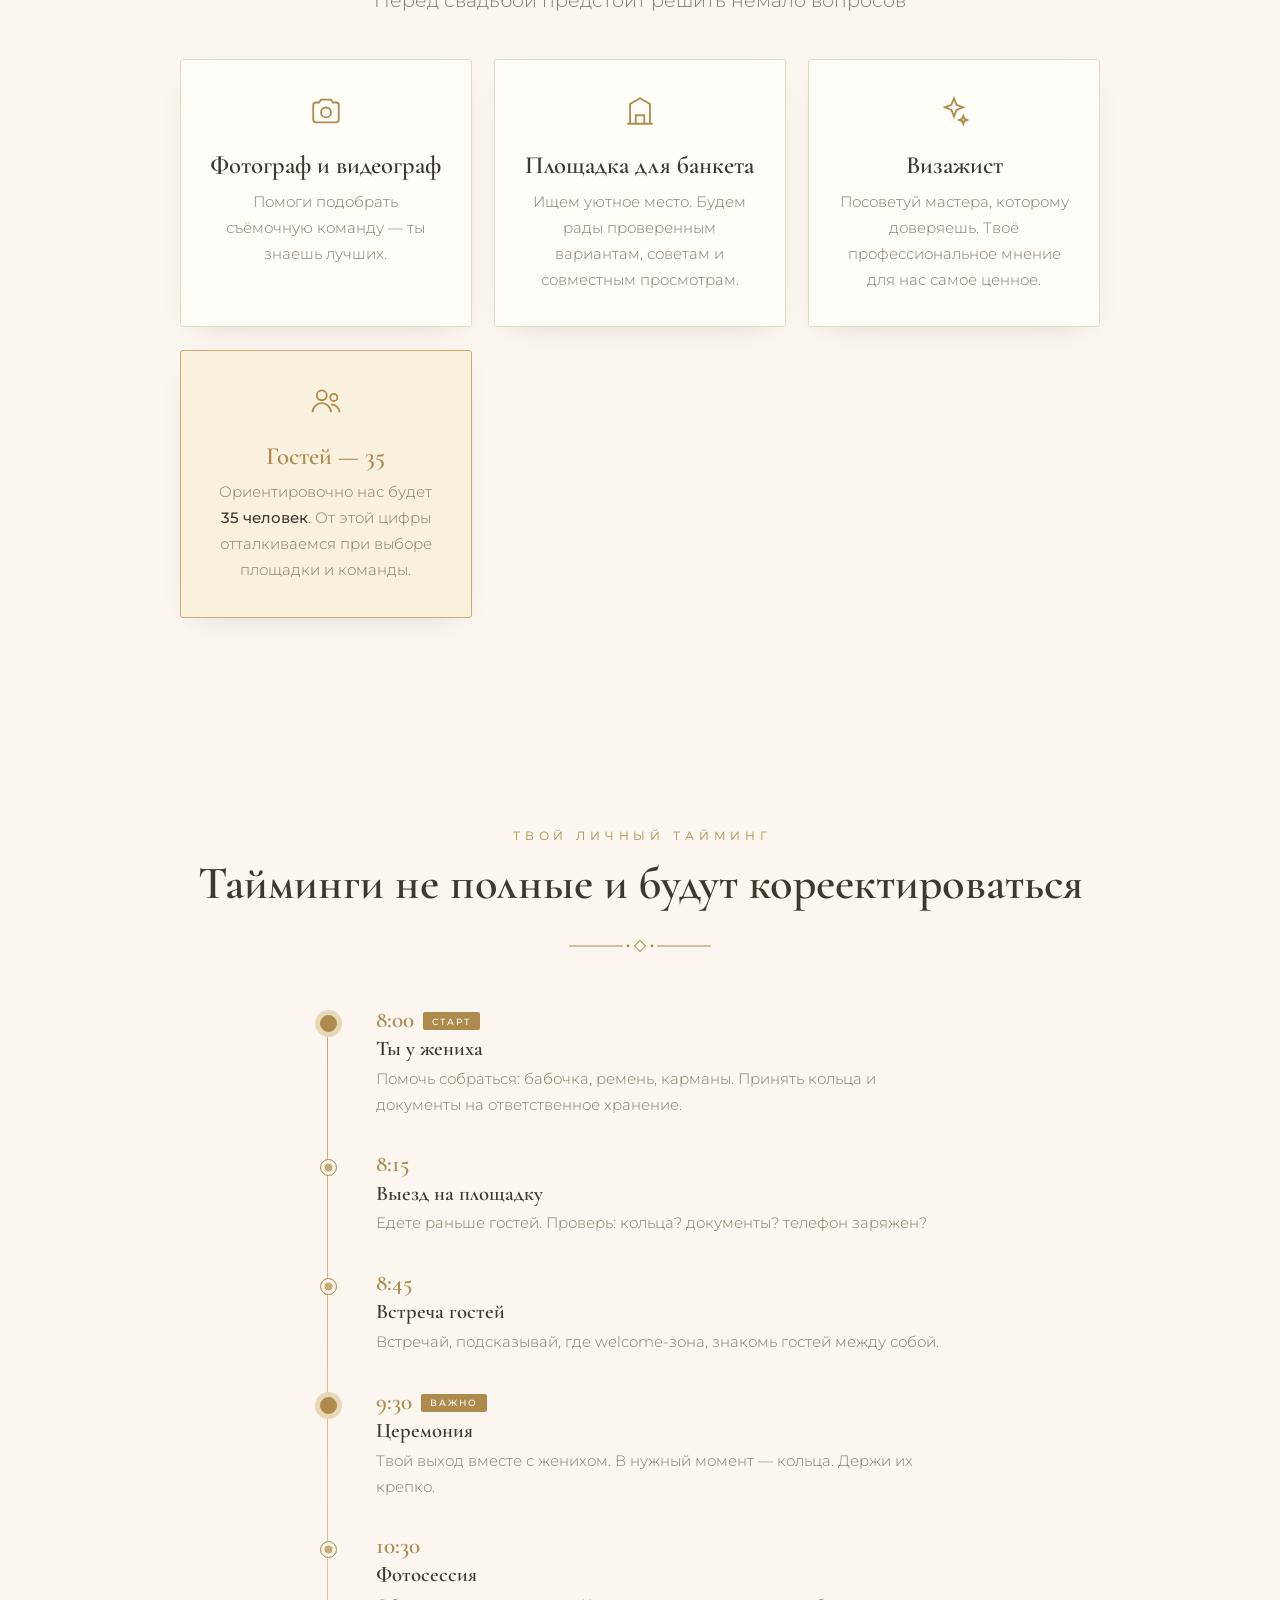
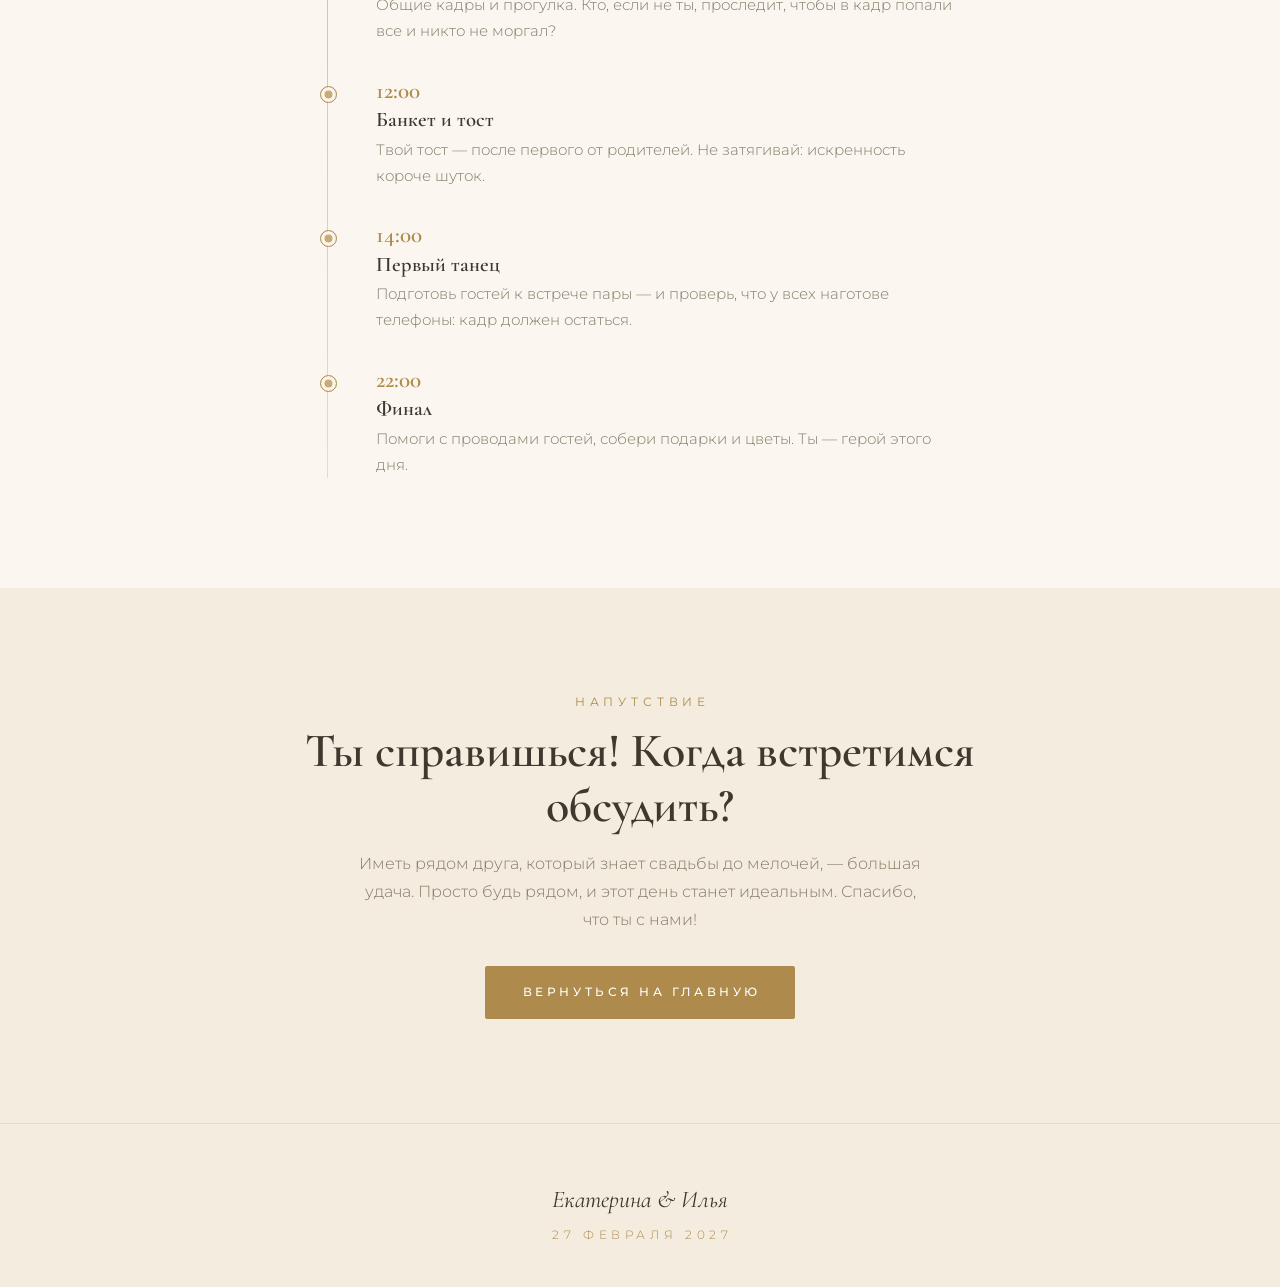
==== commit 6ee8821f: "shafer.html" ====
--- a/shafer.html
+++ b/shafer.html
@@ -53,7 +53,7 @@
             </svg>
           </div>
           <p style="margin-top:1.5rem;">Шафер — это не просто статус на фото. Это человек, рядом с которым жених спокоен. Ты отвечаешь за мелочи, из которых складывается большой день: чтобы кольца были под рукой, гости — встречены, а тост — произнесён вовремя и от души.</p>
-          <p>А ещё ты — фотограф, и мы зотим тебя припахать =)</p>
+          <p>А ещё ты — фотограф, и мы хотим тебя припахать =)</p>
         </div>
       </div>
     </section>
@@ -79,7 +79,7 @@
               <svg viewBox="0 0 24 24" fill="none" stroke="currentColor" stroke-width="1.3"><path d="M3 8a2 2 0 0 1 2-2h2l1.5-2h7L17 6h2a2 2 0 0 1 2 2v10a2 2 0 0 1-2 2H5a2 2 0 0 1-2-2z"/><circle cx="12" cy="13" r="3.5"/></svg>
             </div>
             <h3>Фотограф и видеограф</h3>
-            <p>Помоги подобрать съёмочную команду — ты знаешь лучших. Или, может быть, сам встанешь за камеру? Обсудим!</p>
+            <p>Помоги подобрать съёмочную команду — ты знаешь лучших.</p>
           </article>
 
           <article class="card reveal">
@@ -115,7 +115,7 @@
     <section class="section">
       <div class="container">
         <span class="overline reveal">Твой личный тайминг</span>
-        <h2 class="section-title reveal" style="margin-top:.7rem;">План дня шафера</h2>
+        <h2 class="section-title reveal" style="margin-top:.7rem;">Тайминги не полные и будут кореектироваться</h2>
         <div class="orn reveal" aria-hidden="true">
           <svg viewBox="0 0 150 26" fill="none" xmlns="http://www.w3.org/2000/svg">
             <path d="M4 13h54M92 13h54" stroke="currentColor" stroke-width="1"/>
@@ -163,7 +163,7 @@
             <p>Подготовь гостей к встрече пары — и проверь, что у всех наготове телефоны: кадр должен остаться.</p>
           </div>
           <div class="tl-item reveal">
-            <div class="tl-item__time">17:00</div>
+            <div class="tl-item__time">22:00</div>
             <h3>Финал</h3>
             <p>Помоги с проводами гостей, собери подарки и цветы. Ты — герой этого дня.</p>
           </div>
@@ -175,7 +175,7 @@
     <section class="section section--soft finale">
       <div class="container container--narrow">
         <span class="overline reveal">Напутствие</span>
-        <h2 class="section-title finale__title reveal" style="margin-top:.7rem;">Ты справишься!</h2>
+        <h2 class="section-title finale__title reveal" style="margin-top:.7rem;">Ты справишься! Когда встретимся обсудить?</h2>
         <p class="reveal">Иметь рядом друга, который знает свадьбы до мелочей, — большая удача. Просто будь рядом, и этот день станет идеальным. Спасибо, что ты с нами!</p>
         <a class="btn btn--gold reveal" href="index.html">Вернуться на главную</a>
       </div>
